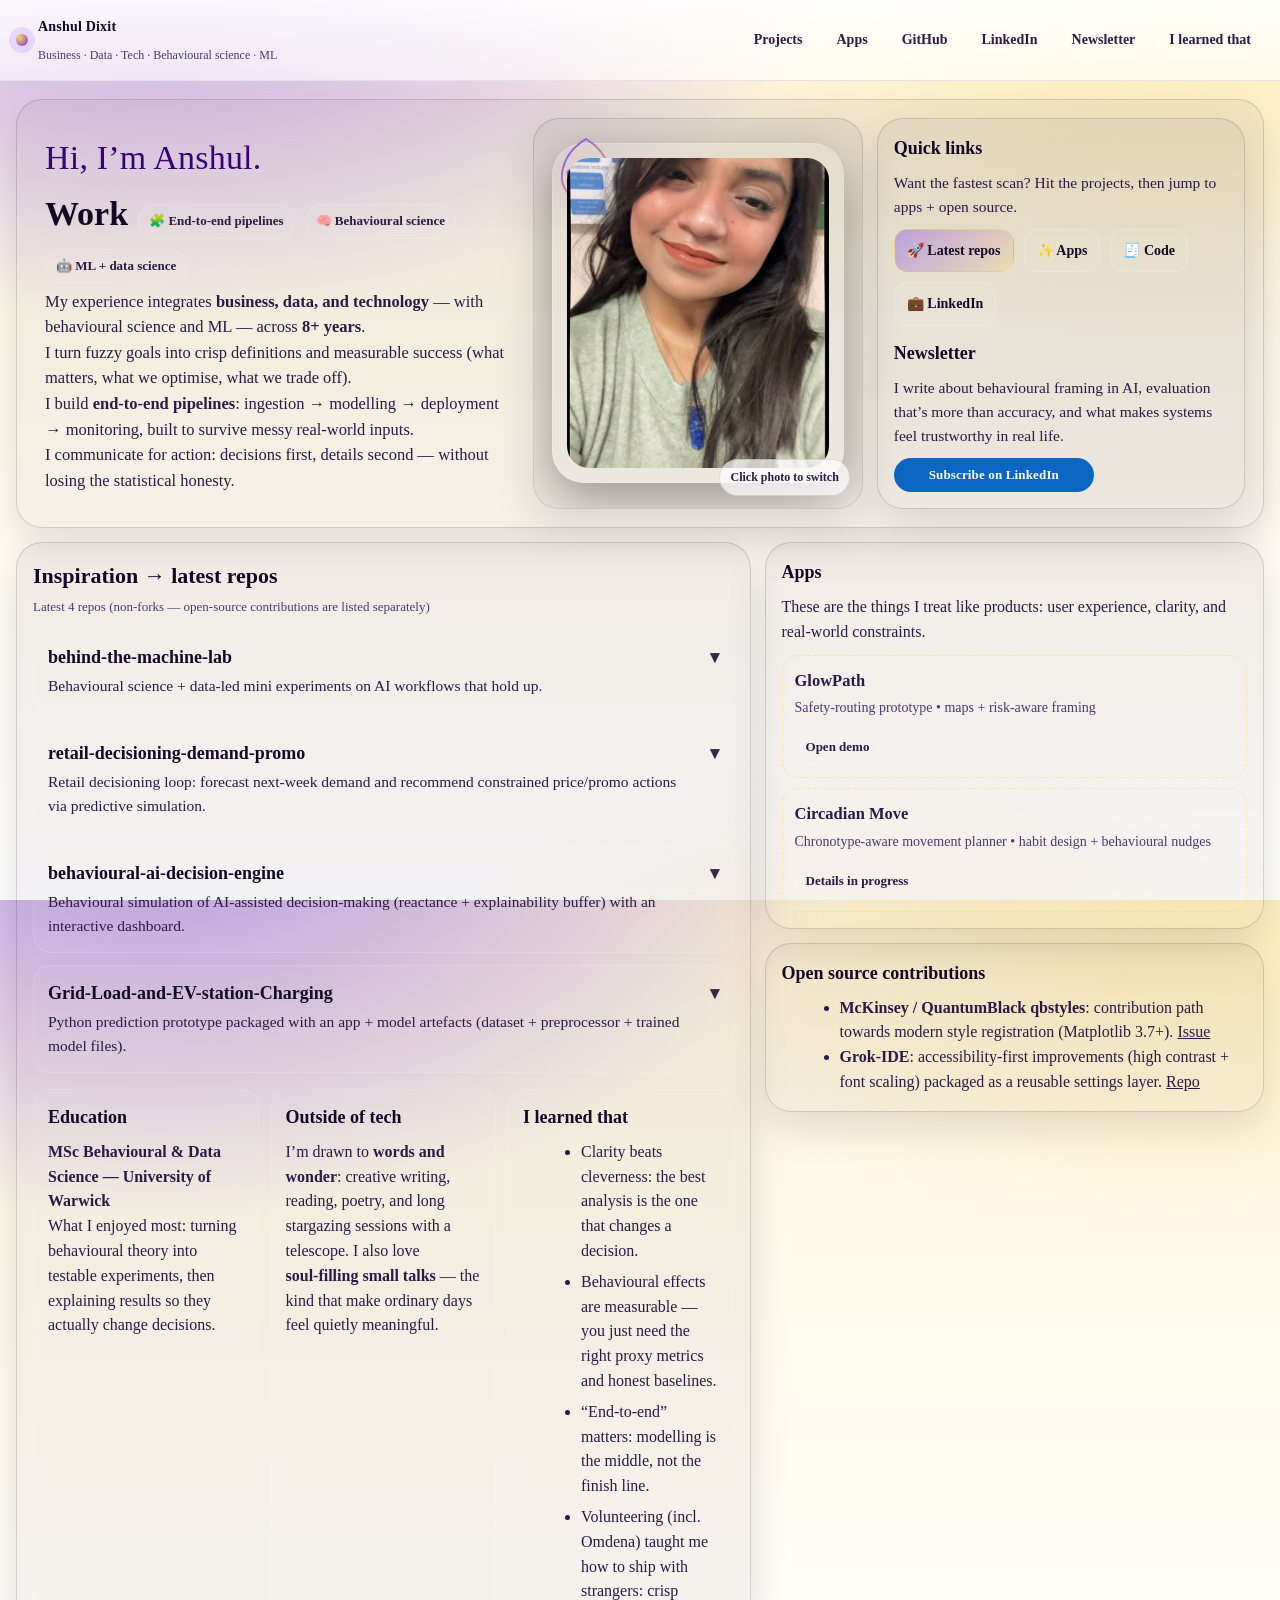
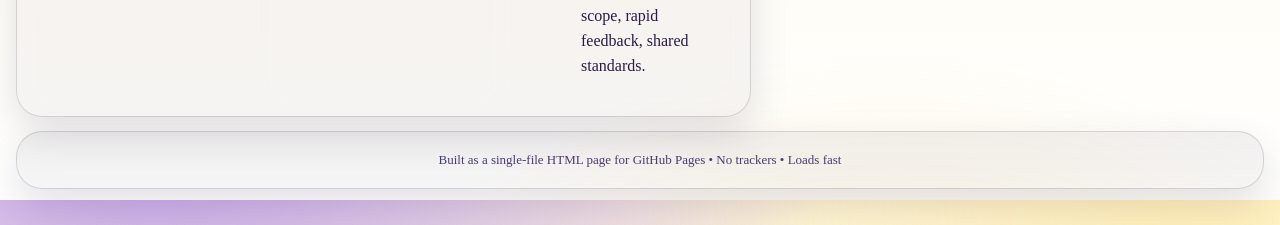
==== index.html @ 49350df1 "Add files via upload" ====
<!doctype html>
<html lang="en-GB">
<head>
  <meta charset="utf-8" />
  <meta name="viewport" content="width=device-width,initial-scale=1" />
  <title>Anshul Dixit</title>
  <meta name="description" content="Anshul Dixit — work, apps, and open-source contributions." />
  <meta name="theme-color" content="#140726" />
  <style>
    :root{
      /* Crown chakra (violet) + Solar plexus (gold) */
      --crown:#6f2cff;
      --crown2:#b38cff;
      --solar:#ffd54a;
      --solar2:#ffb703;

      --bg0:#0b0214;
      --bg1:#150628;

      --panel: rgba(255,255,255,.085);
      --panel2: rgba(255,255,255,.055);
      --border: rgba(255,255,255,.16);

      --text:#f7f2ff;
      --muted:#e9e1ff;
      --muted2:#d2c4ff;

      --shadow: 0 18px 55px rgba(0,0,0,.55);
      --radius: 18px;
      --radius2: 26px;
      --max: 1320px;

      --font: Georgia, "Times New Roman", Times, serif;
      --script: "Segoe Script","Apple Chancery","Snell Roundhand","Brush Script MT",cursive;
    }

    @media (prefers-color-scheme: light){
      :root{
        --bg0:#fff6dc;
        --bg1:#ffffff;
        --panel: rgba(20,7,38,.06);
        --panel2: rgba(20,7,38,.04);
        --border: rgba(20,7,38,.14);
        --text:#140726;
        --muted:#2a1a45;
        --muted2:#4b3a70;
        --shadow: 0 16px 40px rgba(20,7,38,.12);
      }
    }

    *{ box-sizing:border-box; }
    html,body{ height:100%; }
    body{
      margin:0;
      font-family: var(--font);
      font-size: 18px;
      line-height: 1.55;
      color: var(--text);
      background:
        radial-gradient(1150px 680px at 12% -10%, rgba(111,44,255,.45), transparent 60%),
        radial-gradient(980px 640px at 92% 0%, rgba(255,213,74,.24), transparent 55%),
        radial-gradient(960px 600px at 70% 120%, rgba(255,183,3,.12), transparent 55%),
        linear-gradient(180deg, var(--bg0), var(--bg1));
    }
    a{ color:inherit; }
    strong{ font-weight: 800; }

    /* Top bar */
    .topbar{
      position: sticky; top:0; z-index: 50;
      backdrop-filter: blur(10px);
      background: linear-gradient(180deg, rgba(10,3,18,.80), rgba(10,3,18,.46));
      border-bottom: 1px solid rgba(255,255,255,.10);
    }
    @media (prefers-color-scheme: light){
      .topbar{
        background: linear-gradient(180deg, rgba(255,255,255,.90), rgba(255,255,255,.62));
        border-bottom: 1px solid rgba(20,7,38,.10);
      }
    }
    .topInner{
      max-width: var(--max);
      margin: 0 auto;
      padding: 12px 16px;
      display:flex;
      gap: 12px;
      align-items:center;
      justify-content: space-between;
      flex-wrap: wrap;
    }
    .brand{ display:flex; align-items:center; gap: 10px; min-width: 240px; }
    .dot{
      width: 12px; height: 12px; border-radius: 999px;
      background: radial-gradient(circle at 30% 30%, var(--solar), var(--crown));
      box-shadow: 0 0 0 7px rgba(111,44,255,.12);
    }
    .brand b{ font-size: 14px; letter-spacing:.2px; }
    .brand span{ font-size: 12px; color: var(--muted2); }

    .tabs{ display:flex; gap:8px; flex-wrap: wrap; justify-content:flex-end; }
    .tab{
      border: 1px solid rgba(255,255,255,.16);
      background: rgba(255,255,255,.05);
      color: var(--muted);
      border-radius: 999px;
      padding: 8px 12px;
      font-size: 14px;
      font-weight: 700;
      text-decoration:none;
    }
    .tab:hover{ text-decoration:none; border-color: rgba(255,213,74,.45); }

    /* Layout */
    .wrap{ max-width: var(--max); margin: 0 auto; padding: 18px 16px 36px; }
    .card{
      background: linear-gradient(180deg, var(--panel), var(--panel2));
      border: 1px solid var(--border);
      border-radius: var(--radius2);
      box-shadow: var(--shadow);
    }

    /* Hero */
    .hero{ padding: 18px; }
    .heroGrid{
      display:grid;
      grid-template-columns: 1.25fr .85fr .95fr;
      gap: 14px;
      align-items: stretch;
    }
    @media (max-width: 980px){
      .heroGrid{ grid-template-columns: 1fr; }
    }
    .heroIntro{ padding: 12px 10px 14px; }
    .hiScript{
      font-family: var(--script);
      color: #2b005a;
      font-size: 34px;
      letter-spacing: .2px;
      margin: 2px 0 10px;
      text-shadow: 0 1px 0 rgba(255,255,255,.18);
    }
    @media (prefers-color-scheme: light){
      .hiScript{ color:#3a0076; }
    }
    .headline{
      display:flex; align-items: baseline; gap: 10px; flex-wrap: wrap;
      margin: 0 0 6px;
    }
    .headline h1{ margin:0; font-size: 34px; line-height: 1.15; }
    .pill{
      display:inline-flex; align-items:center; gap:8px;
      border-radius: 999px;
      padding: 6px 10px;
      border: 1px solid rgba(255,255,255,.16);
      background: rgba(255,255,255,.05);
      color: var(--muted);
      font-size: 13px;
      font-weight: 800;
    }
    .introP{ margin: 0; color: var(--muted); font-size: 16.5px; }

    /* Photo */
    .photoCard{ padding: 18px; display:flex; gap: 14px; align-items:center; justify-content:center; position: relative; overflow:hidden; }
    .photoFrame{
      width: 340px; height: 340px;
      border-radius: 32px;
      border: 1px solid rgba(255,255,255,.18);
      background: rgba(255,255,255,.06);
      padding: 14px; /* breath */
      box-shadow: 0 18px 50px rgba(0,0,0,.35);
    }
    @media (max-width: 980px){
      .photoFrame{ width: 300px; height: 300px; }
    }
    .photoInner{
      width: 100%; height: 100%;
      border-radius: 22px;
      overflow:hidden;
      position: relative;
      background: rgba(255,255,255,.04);
    }
    .photoInner img{
      width: 100%; height: 100%;
      object-fit: cover;
      display:block;
      transform: scale(1.04); /* cover more of the photo */
    }
    .photoHint{
      position:absolute; bottom: 12px; right: 12px;
      font-size: 12px; font-weight: 800;
      padding: 8px 10px;
      border-radius: 999px;
      background: rgba(10,3,18,.55);
      border: 1px solid rgba(255,255,255,.14);
      color: var(--muted);
    }
    @media (prefers-color-scheme: light){
      .photoHint{ background: rgba(255,255,255,.72); border-color: rgba(20,7,38,.12); }
    }
    .photoDeco{
      position:absolute; top: 10px; left: 10px;
      opacity: .9;
      filter: drop-shadow(0 10px 20px rgba(0,0,0,.25));
    }

    /* Quick card */
    .quick{ padding: 16px; }
    .quick h2{ margin: 0 0 8px; font-size: 18px; }
    .quick p{ margin: 0 0 10px; color: var(--muted); font-size: 15.5px; }
    .quickRow{ display:flex; flex-wrap: wrap; gap: 10px; align-items:center; }
    .button{
      display:inline-flex; align-items:center; justify-content:center; gap:8px;
      padding: 10px 12px;
      border-radius: 14px;
      border: 1px solid rgba(255,255,255,.18);
      background: rgba(255,255,255,.06);
      font-weight: 800;
      font-size: 14px;
      text-decoration:none;
      white-space: nowrap;
    }
    .button.primary{
      background: linear-gradient(135deg, rgba(111,44,255,.35), rgba(255,213,74,.18));
      border-color: rgba(255,213,74,.35);
    }
    .button:hover{ text-decoration:none; border-color: rgba(255,213,74,.45); }

    /* Main grid */
    .mainGrid{
      margin-top: 14px;
      display:grid;
      grid-template-columns: 1.25fr .85fr;
      gap: 14px;
      align-items:start;
    }
    @media (max-width: 980px){
      .mainGrid{ grid-template-columns: 1fr; }
    }
    .section{ padding: 16px; }
    .section h2{ margin: 0 0 10px; font-size: 22px; }
    .small{ color: var(--muted2); font-size: 13px; margin-top: -6px; }

    
    /* Under-project add-ons */
    .subGrid{
      margin-top: 16px;
      display:grid;
      grid-template-columns: repeat(3, 1fr);
      gap: 12px;
      align-items: stretch;
    }
    @media (max-width: 980px){
      .subGrid{ grid-template-columns: 1fr; }
    }
    .miniBox{
      background: rgba(255,255,255,.04);
      border: 1px solid rgba(255,255,255,.14);
      border-radius: 18px;
      padding: 14px;
    }
    .miniBox h3{
      margin: 0 0 8px;
      font-size: 18px;
    }
    .miniBox .body{
      color: var(--muted);
      font-size: 16px;
    }
    .miniBox ul{ margin: 8px 0 0 18px; }
    .miniBox li{ margin: 6px 0; }
    
    /* Projects */
    .proj{
      background: rgba(255,255,255,.04);
      border: 1px solid rgba(255,255,255,.14);
      border-radius: 18px;
      overflow:hidden;
      margin: 12px 0;
    }
    summary{
      list-style:none;
      cursor:pointer;
      display:flex;
      align-items:flex-start;
      justify-content:space-between;
      gap: 12px;
      padding: 14px 14px;
    }
    summary::-webkit-details-marker{ display:none; }
    .projTitle{ min-width: 0; }
    .projName{ font-weight: 900; font-size: 18px; margin-bottom: 2px; }
    .projDesc{ color: var(--muted); font-size: 15.5px; }
    .chev{ font-weight: 900; opacity: .85; }
    details[open] .chev{ transform: rotate(180deg); }
    .projBody{ padding: 0 14px 14px; }
    .label{ margin: 10px 0 6px; font-weight: 900; font-size: 14px; color: var(--muted2); text-transform: uppercase; letter-spacing: .6px; }
    .p{ margin: 0; color: var(--muted); font-size: 16px; }
    .learned{ font-style: italic; }
    .bullets{ margin: 8px 0 0 18px; color: var(--muted); font-size: 16px; }
    .bullets li{ margin: 6px 0; }
    .linksRow{ display:flex; flex-wrap: wrap; gap: 8px; margin-top: 10px; }
    .chipLink{
      display:inline-flex; align-items:center;
      padding: 7px 10px;
      border-radius: 999px;
      border: 1px solid rgba(255,255,255,.16);
      background: rgba(255,255,255,.05);
      font-size: 13px;
      font-weight: 800;
      text-decoration:none;
    }

    /* Right column cards */
    .miniCard{ padding: 16px; }
    .miniCard h3{ margin: 0 0 8px; font-size: 18px; }
    .miniCard .body{ color: var(--muted); font-size: 16px; }
    .stack{ display:grid; gap: 14px; }

    .appBox{
      margin-top: 10px;
      border-radius: 16px;
      border: 1px dashed rgba(255,213,74,.45);
      background: rgba(255,255,255,.04);
      padding: 12px;
    }
    .appBox b{ font-size: 16.5px; }
    .appMeta{ color: var(--muted2); font-size: 14px; margin-top: 4px; }
    .appActions{ display:flex; flex-wrap:wrap; gap: 8px; margin-top: 10px; }

    /* Footer spacing */
    .footer{ margin-top: 14px; padding: 18px; text-align:center; color: var(--muted2); font-size: 13px; }

  </style>
</head>
<body>
  <header class="topbar" id="top">
    <div class="topInner">
      <div class="brand">
        <div class="dot"></div>
        <div>
          <b>Anshul Dixit</b><br/>
          <span>Business · Data · Tech · Behavioural science · ML</span>
        </div>
      </div>

      <nav class="tabs" aria-label="Top navigation">
        <a class="tab" href="#projects">Projects</a>
        <a class="tab" href="#apps">Apps</a>
        <a class="tab" href="https://github.com/cafeco09" target="_blank" rel="noreferrer">GitHub</a>
        <a class="tab" href="https://www.linkedin.com/in/anshuldixit94" target="_blank" rel="noreferrer">LinkedIn</a>
        <a class="tab" href="#newsletter">Newsletter</a>
        <a class="tab" href="#learned">I learned that</a>
      </nav>
    </div>
  </header>

  <main class="wrap">
    <section class="card hero" aria-label="Intro">
      <div class="heroGrid">
        <div class="heroIntro">
          <div class="hiScript">Hi, I’m Anshul.</div>

          <div class="headline">
            <h1>Work</h1>
            <span class="pill">🧩 End-to-end pipelines</span>
            <span class="pill">🧠 Behavioural science</span>
            <span class="pill">🤖 ML + data science</span>
          </div>

          <p class="introP">
            My experience integrates <strong>business, data, and technology</strong> — with behavioural science and ML — across <strong>8+ years</strong>.<br/>
            I turn fuzzy goals into crisp definitions and measurable success (what matters, what we optimise, what we trade off).<br/>
            I build <strong>end-to-end pipelines</strong>: ingestion → modelling → deployment → monitoring, built to survive messy real‑world inputs.<br/>
            I communicate for action: decisions first, details second — without losing the statistical honesty.
          </p>
        </div>

        <div class="card photoCard" aria-label="Photo">
          <div class="photoDeco"><svg width="84" height="84" viewBox="0 0 84 84" fill="none" xmlns="http://www.w3.org/2000/svg" aria-hidden="true">
<defs>
  <linearGradient id="g" x1="12" y1="10" x2="72" y2="74" gradientUnits="userSpaceOnUse">
    <stop stop-color="var(--crown)"/><stop offset="1" stop-color="var(--solar)"/>
  </linearGradient>
</defs>
<path d="M42 10 C55 18 64 30 66 44 C68 60 56 72 42 74 C28 72 16 60 18 44 C20 30 29 18 42 10Z" fill="rgba(255,255,255,.05)" stroke="url(#g)" stroke-width="2"/>
<path d="M26 44 C33 36 38 48 45 40 C52 32 57 44 63 34" stroke="rgba(255,213,74,.85)" stroke-width="2.2" stroke-linecap="round"/>
<circle cx="26" cy="44" r="3.5" fill="rgba(123,44,255,.85)"/>
<circle cx="45" cy="40" r="3.5" fill="rgba(123,44,255,.85)"/>
<circle cx="63" cy="34" r="3.5" fill="rgba(123,44,255,.85)"/>
</svg></div>
          <div class="photoFrame" id="photoFrame" title="Click to switch photo">
            <div class="photoInner">
              <img id="avatar" alt="Anshul Dixit portrait" src="[data-uri]" />
            </div>
          </div>
          <div class="photoHint">Click photo to switch</div>
        </div>

        <div class="card quick" aria-label="Quick links">
          <h2>Quick links</h2>
          <p>
            Want the fastest scan? Hit the projects, then jump to apps + open source.
          </p>
          <div class="quickRow">
            <a class="button primary" href="#projects">🚀 Latest repos</a>
            <a class="button" href="#apps">✨ Apps</a>
            <a class="button" href="https://github.com/cafeco09" target="_blank" rel="noreferrer">🧾 Code</a>
            <a class="button" href="https://www.linkedin.com/in/anshuldixit94" target="_blank" rel="noreferrer">💼 LinkedIn</a>
          </div>

          <div style="margin-top:12px" id="newsletter">
            <h2 style="margin-top:14px">Newsletter</h2>
            <p style="margin-bottom:10px">
              I write about behavioural framing in AI, evaluation that’s more than accuracy, and what makes systems feel trustworthy in real life.
            </p>
            <style>
  .libutton {
    display:flex; align-items:center; justify-content:center;
    padding: 6px 10px;
    text-align:center;
    outline:none;
    text-decoration:none !important;
    color:#ffffff !important;
    width: 200px;
    height: 34px;
    border-radius: 17px;
    background-color:#0A66C2;
    font-family: Georgia, "Times New Roman", Times, serif;
    font-weight: 700;
    letter-spacing: .15px;
    font-size: 13px;
  }
</style>
<a class="libutton" href="https://www.linkedin.com/build-relation/newsletter-follow?entityUrn=7416246836887552000" target="_blank" rel="noreferrer">Subscribe on LinkedIn</a>
          </div>
        </div>
      </div>
    </section>

    <div class="mainGrid">
      <section class="card section" id="projects" aria-label="Inspiration to latest repos">
        <h2>Inspiration → latest repos</h2>
        <div class="small">Latest 4 repos (non‑forks — open‑source contributions are listed separately)</div>

        <div style="margin-top:10px">
          <details class="proj">
        <summary>
          <div class="projTitle">
            <div class="projName">behind-the-machine-lab</div>
            <div class="projDesc">Behavioural science + data-led mini experiments on AI workflows that hold up.</div>
          </div>
          <div class="chev" aria-hidden="true">▾</div>
        </summary>
        <div class="projBody">
          <div class="label">Inspiration</div>
          <p class="p">AI systems don’t fail quietly — they fail in the gaps between prediction and human action. I wanted a practical lab to test “trust + autonomy + clarity” in real workflows, not just benchmark accuracy.</p>
          <div class="label">3 bullets</div>
          <ul class="bullets">
            <li>What I built: A set of small, repeatable experiments (prompt variants + scoring rubrics) that turn messy LLM behaviour into something you can actually compare and improve</li>
            <li>ML / DS angle: Converted qualitative UX/behaviour signals into measurable metrics (e.g., autonomy threat, clarity, reactance risk) so interventions can be evaluated like models</li>
            <li>Pipeline & craft: End‑to‑end run artefacts (generate → score → summarise tables/plots → write‑up) so results are reproducible and stakeholder‑friendly</li>
          </ul>
          <div class="label">What I learned</div>
          <p class="p learned">I learned that “good answers” aren’t enough — the winning systems reduce friction, preserve autonomy, and make the next step obvious.</p>
          <div class="linksRow"><a class="chipLink" href="https://github.com/cafeco09/behind-the-machine-lab" target="_blank" rel="noreferrer">GitHub repo</a></div>
        </div>
      </details>

      <details class="proj">
        <summary>
          <div class="projTitle">
            <div class="projName">retail-decisioning-demand-promo</div>
            <div class="projDesc">Retail decisioning loop: forecast next-week demand and recommend constrained price/promo actions via predictive simulation.</div>
          </div>
          <div class="chev" aria-hidden="true">▾</div>
        </summary>
        <div class="projBody">
          <div class="label">Inspiration</div>
          <p class="p">Forecasts are nice, but retail teams need decisions. I wanted a “decisioning loop” that turns demand modelling into a concrete, constraint-aware price/promo recommendation.</p>
          <div class="label">3 bullets</div>
          <ul class="bullets">
            <li>What I built: An end‑to‑end prototype that extracts the dunnhumby Excel to parquet, builds features (lags, rolling means, price/promo signals, seasonality), then trains a next‑week units model</li>
            <li>ML / DS angle: Simulated candidate actions (price grid × observed promo combinations) and compared policies (naïve revenue baseline vs a penalised, constraint-aware policy)</li>
            <li>Pipeline & craft: Config‑driven scripts + generated summary artefacts so you can rerun scenarios, compare policies, and review outputs without chasing notebooks</li>
          </ul>
          <div class="label">What I learned</div>
          <p class="p learned">I learned that the hard part isn’t modelling — it’s counterfactual thinking and constraints. A “best” action in a sandbox can be a terrible action in a real store.</p>
          <div class="linksRow"><a class="chipLink" href="https://github.com/cafeco09/retail-decisioning-demand-promo" target="_blank" rel="noreferrer">GitHub repo</a></div>
        </div>
      </details>

      <details class="proj">
        <summary>
          <div class="projTitle">
            <div class="projName">behavioural-ai-decision-engine</div>
            <div class="projDesc">Behavioural simulation of AI-assisted decision-making (reactance + explainability buffer) with an interactive dashboard.</div>
          </div>
          <div class="chev" aria-hidden="true">▾</div>
        </summary>
        <div class="projBody">
          <div class="label">Inspiration</div>
          <p class="p">People don’t “use” AI advice — they negotiate with it. I wanted to model when explainability helps versus when it backfires, especially under disagreement and autonomy threat.</p>
          <div class="label">3 bullets</div>
          <ul class="bullets">
            <li>What I built: A behavioural simulation engine plus a Streamlit dashboard to explore outcomes across reactance and explainability, and to reproduce paper-style figures/summary metrics</li>
            <li>ML / DS angle: Monte‑Carlo simulation with interpretable primitives (trust, signal strength, disagreement, regret, completion) to stress-test “AI utility” under realistic human responses</li>
            <li>Pipeline & craft: Batch runs + run-by-run archives so experiments can be repeated, compared, and extended without manual tweaking</li>
          </ul>
          <div class="label">What I learned</div>
          <p class="p learned">I learned that explainability is not a checkbox — it’s a behavioural intervention. You can increase uptake, but you can also trigger resistance if you ignore autonomy.</p>
          <div class="linksRow"><a class="chipLink" href="https://github.com/cafeco09/behavioural-ai-decision-engine" target="_blank" rel="noreferrer">GitHub repo</a></div>
        </div>
      </details>

      <details class="proj">
        <summary>
          <div class="projTitle">
            <div class="projName">Grid-Load-and-EV-station-Charging</div>
            <div class="projDesc">Python prediction prototype packaged with an app + model artefacts (dataset + preprocessor + trained model files).</div>
          </div>
          <div class="chev" aria-hidden="true">▾</div>
        </summary>
        <div class="projBody">
          <div class="label">Inspiration</div>
          <p class="p">EV adoption turns charging into an infrastructure problem. I wanted to prototype a lightweight predictive workflow that connects grid load signals to charging demand.</p>
          <div class="label">3 bullets</div>
          <ul class="bullets">
            <li>What I built: A small Python app and prediction workflow (app.py + prediction.py) with a bundled dataset and deployable artefacts</li>
            <li>ML / DS angle: Packaged the modelling stack as loadable objects (preprocessor.pkl, poly.pkl, dt_model.pkl) so inference stays consistent and reproducible</li>
            <li>Pipeline & craft: Made the “train → save → predict” path explicit with saved artefacts + requirements so the project is runnable without guesswork</li>
          </ul>
          <div class="label">What I learned</div>
          <p class="p learned">I learned that simple, well-packaged ML often beats “fancier” models — shipping a reliable prediction path is the real win.</p>
          <div class="linksRow"><a class="chipLink" href="https://github.com/cafeco09/Grid-Load-and-EV-station-Charging" target="_blank" rel="noreferrer">GitHub repo</a></div>
        </div>
      </details>

        <div class="subGrid" aria-label="Education, outside of tech, and learnings">
          <div class="miniBox">
            <h3>Education</h3>
            <div class="body">
              <strong>MSc Behavioural &amp; Data Science — University of Warwick</strong><br/>
              What I enjoyed most: turning behavioural theory into testable experiments, then explaining results so they actually change decisions.
            </div>
          </div>

          <div class="miniBox">
            <h3>Outside of tech</h3>
            <div class="body">
              I’m drawn to <strong>words and wonder</strong>:
              creative writing, reading, poetry, and long stargazing sessions with a telescope.
              I also love <strong>soul‑filling small talks</strong> — the kind that make ordinary days feel quietly meaningful.
            </div>
          </div>

          <div class="miniBox" id="learned">
            <h3>I learned that</h3>
            <div class="body">
              <ul>
                <li>Clarity beats cleverness: the best analysis is the one that changes a decision.</li>
                <li>Behavioural effects are measurable — you just need the right proxy metrics and honest baselines.</li>
                <li>“End-to-end” matters: modelling is the middle, not the finish line.</li>
                <li>Volunteering (incl. Omdena) taught me how to ship with strangers: crisp scope, rapid feedback, shared standards.</li>
              </ul>
            </div>
          </div>
        </div>

      </section>

      <aside class="stack">
        <section class="card miniCard" id="apps" aria-label="Apps">
          <h3>Apps</h3>
          <div class="body">
            These are the things I treat like products: user experience, clarity, and real-world constraints.
            <div class="appBox">
              <b>GlowPath</b>
              <div class="appMeta">Safety-routing prototype • maps + risk-aware framing</div>
              <div class="appActions">
                <a class="chipLink" href="https://glowpath-486922.web.app" target="_blank" rel="noreferrer">Open demo</a>
              </div>
            </div>

            <div class="appBox">
              <b>Circadian Move</b>
              <div class="appMeta">Chronotype-aware movement planner • habit design + behavioural nudges</div>
              <div class="appActions">
                <a class="chipLink" href="#top">Details in progress</a>
              </div>
            </div>
          </div>
        </section>

        <section class="card miniCard" aria-label="Open-source contributions">
          <h3>Open source contributions</h3>
          <div class="body">
            <ul style="margin:8px 0 0 18px">
              <li><strong>McKinsey / QuantumBlack qbstyles</strong>: contribution path towards modern style registration (Matplotlib 3.7+). <a href="https://github.com/mckinsey/qbstyles/issues/20" target="_blank" rel="noreferrer">Issue</a></li>
              <li><strong>Grok-IDE</strong>: accessibility-first improvements (high contrast + font scaling) packaged as a reusable settings layer. <a href="https://github.com/cafeco09/Grok-IDE" target="_blank" rel="noreferrer">Repo</a></li>
            </ul>
          </div>
        </section>
</aside>
    </div>

    <footer class="card footer">
      Built as a single-file HTML page for GitHub Pages • No trackers • Loads fast
    </footer>
  </main>

  <script>
    // Photo switcher (3 embedded photos)
    const photos = ['[data-uri]', '[data-uri]', '[data-uri]'];
    const img = document.getElementById('avatar');
    const frame = document.getElementById('photoFrame');
    let i = 0;
    frame.addEventListener('click', () => {
      i = (i + 1) % photos.length;
      img.src = photos[i];
    });
  </script>
</body>
</html>
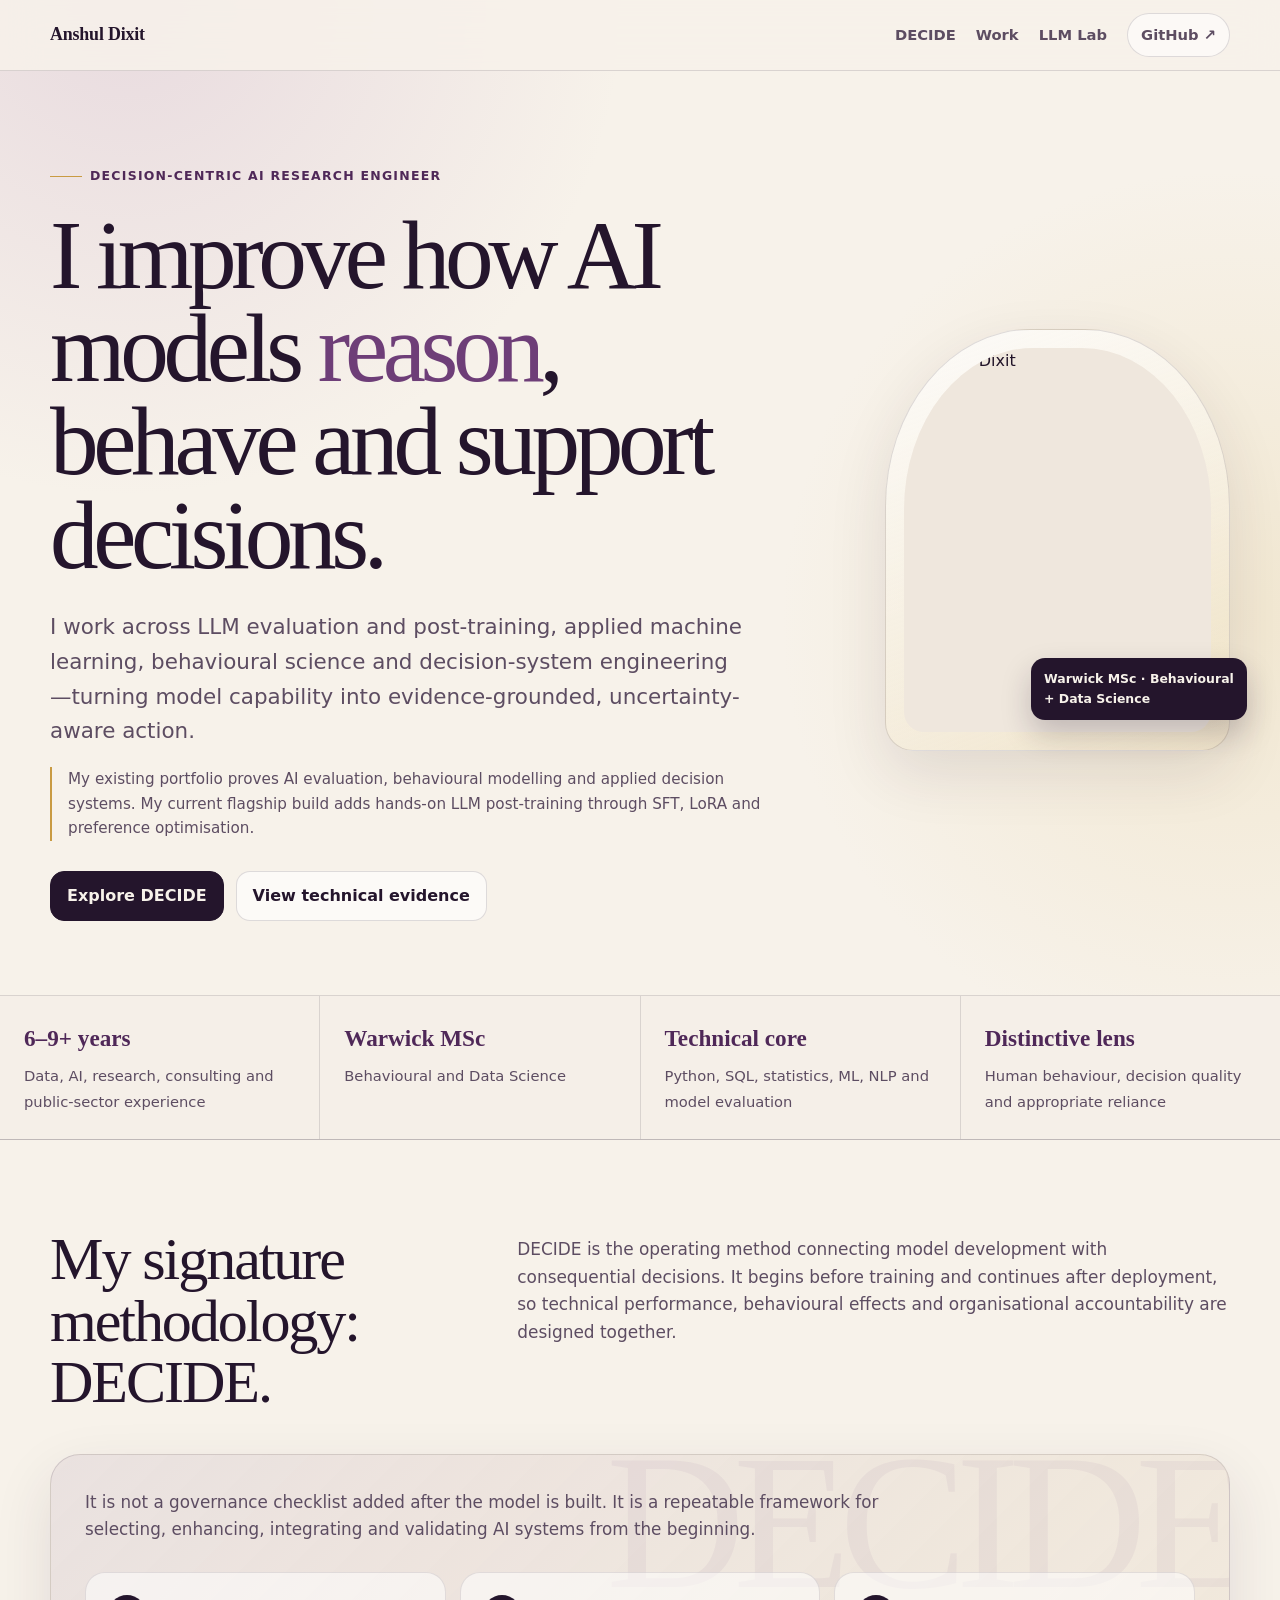
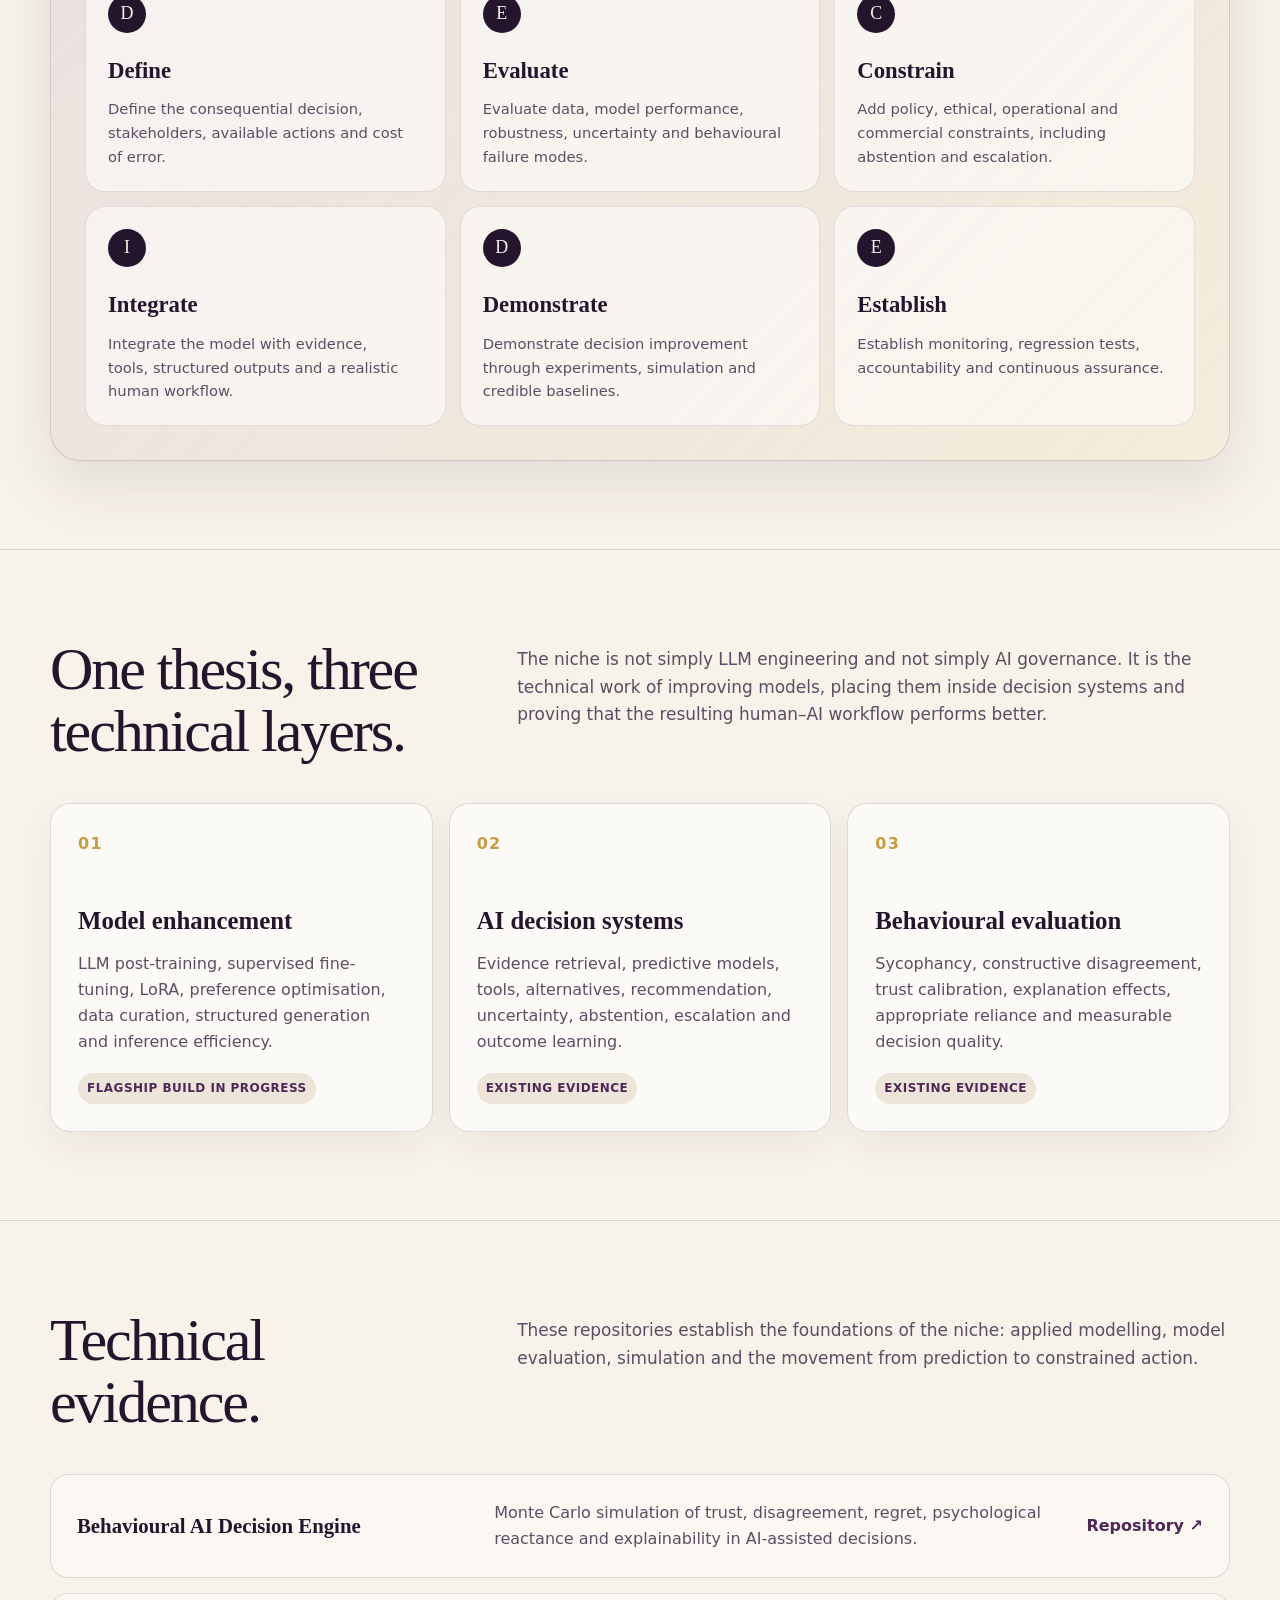
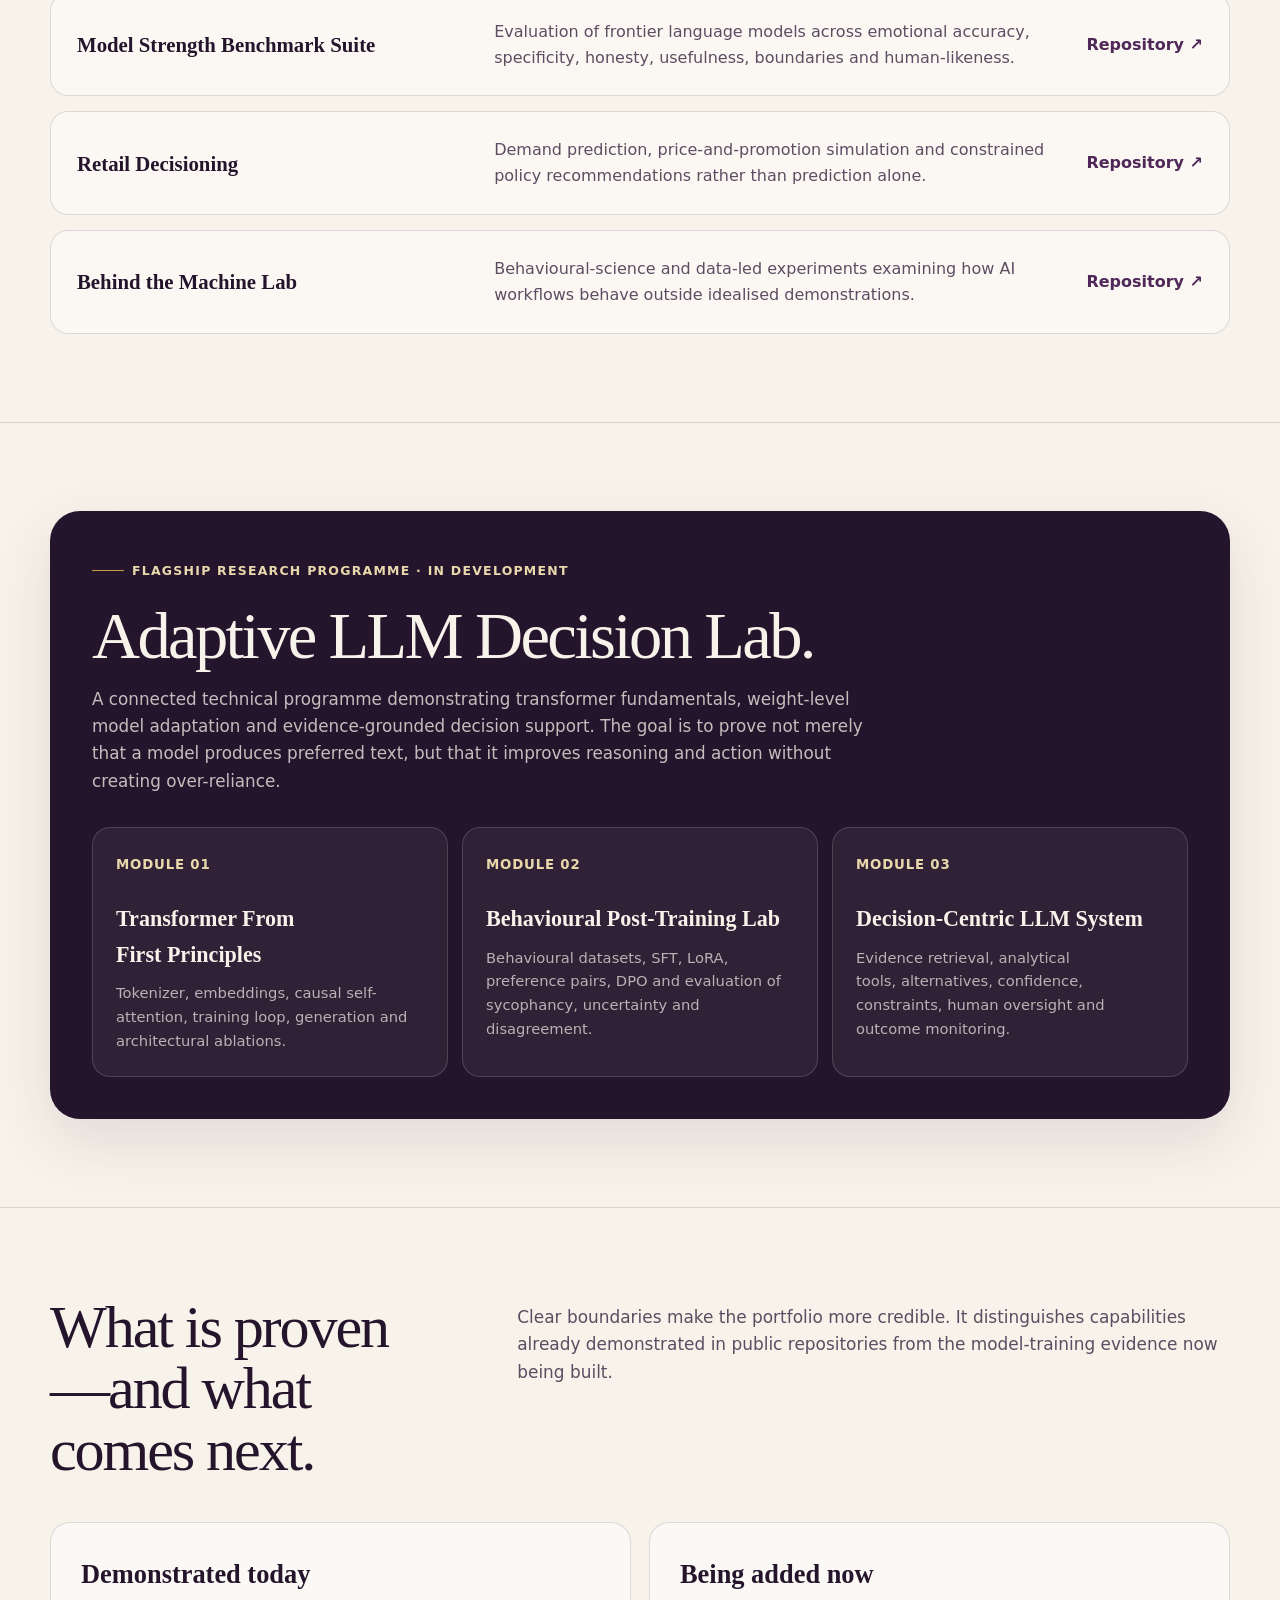
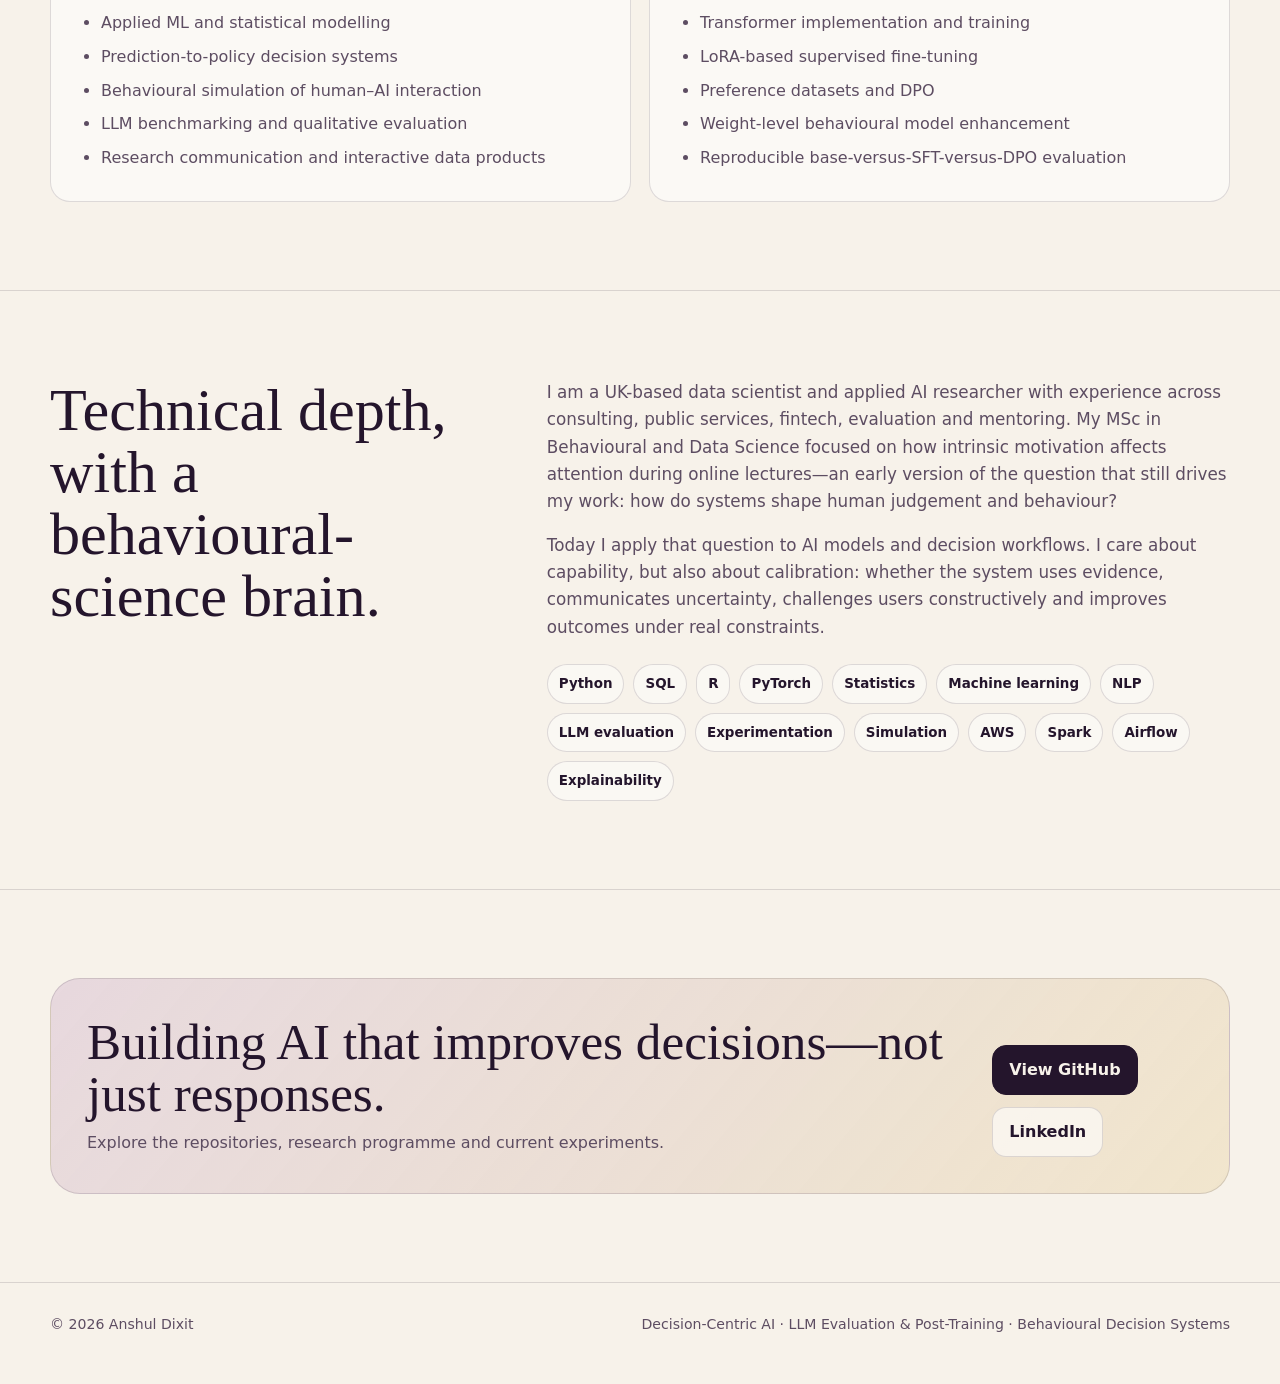
==== commit abd30bdb: "Rebuild portfolio around DECIDE and decision-centric AI" ====
--- a/index.html
+++ b/index.html
@@ -2,622 +2,694 @@
 <html lang="en-GB">
 <head>
   <meta charset="utf-8" />
-  <meta name="viewport" content="width=device-width,initial-scale=1" />
-  <title>Anshul Dixit</title>
-  <meta name="description" content="Anshul Dixit — work, apps, and open-source contributions." />
-  <meta name="theme-color" content="#140726" />
+  <meta name="viewport" content="width=device-width, initial-scale=1" />
+  <meta name="description" content="Anshul Dixit — Decision-Centric AI Research Engineer working across LLM evaluation, model enhancement, behavioural AI and decision systems." />
+  <meta name="theme-color" content="#24152c" />
+  <title>Anshul Dixit — Decision-Centric AI Research Engineer</title>
   <style>
-    :root{
-      /* Crown chakra (violet) + Solar plexus (gold) */
-      --crown:#6f2cff;
-      --crown2:#b38cff;
-      --solar:#ffd54a;
-      --solar2:#ffb703;
-
-      --bg0:#0b0214;
-      --bg1:#150628;
-
-      --panel: rgba(255,255,255,.085);
-      --panel2: rgba(255,255,255,.055);
-      --border: rgba(255,255,255,.16);
-
-      --text:#f7f2ff;
-      --muted:#e9e1ff;
-      --muted2:#d2c4ff;
-
-      --shadow: 0 18px 55px rgba(0,0,0,.55);
-      --radius: 18px;
-      --radius2: 26px;
-      --max: 1320px;
-
-      --font: Georgia, "Times New Roman", Times, serif;
-      --script: "Segoe Script","Apple Chancery","Snell Roundhand","Brush Script MT",cursive;
-    }
-
-    @media (prefers-color-scheme: light){
-      :root{
-        --bg0:#fff6dc;
-        --bg1:#ffffff;
-        --panel: rgba(20,7,38,.06);
-        --panel2: rgba(20,7,38,.04);
-        --border: rgba(20,7,38,.14);
-        --text:#140726;
-        --muted:#2a1a45;
-        --muted2:#4b3a70;
-        --shadow: 0 16px 40px rgba(20,7,38,.12);
-      }
-    }
-
-    *{ box-sizing:border-box; }
-    html,body{ height:100%; }
-    body{
-      margin:0;
-      font-family: var(--font);
-      font-size: 18px;
-      line-height: 1.55;
-      color: var(--text);
+    :root {
+      --ink: #24152c;
+      --ink-soft: #5d4d62;
+      --paper: #f7f2ea;
+      --paper-deep: #eee5da;
+      --panel: rgba(255, 255, 255, 0.62);
+      --plum: #6e3e78;
+      --plum-dark: #4f2858;
+      --mauve: #c9a9c8;
+      --gold: #c99b43;
+      --gold-soft: #ead8ad;
+      --line: rgba(36, 21, 44, 0.14);
+      --shadow: 0 22px 60px rgba(54, 32, 60, 0.11);
+      --radius-lg: 30px;
+      --radius-md: 20px;
+      --max: 1180px;
+    }
+
+    * { box-sizing: border-box; }
+    html { scroll-behavior: smooth; }
+    body {
+      margin: 0;
+      color: var(--ink);
       background:
-        radial-gradient(1150px 680px at 12% -10%, rgba(111,44,255,.45), transparent 60%),
-        radial-gradient(980px 640px at 92% 0%, rgba(255,213,74,.24), transparent 55%),
-        radial-gradient(960px 600px at 70% 120%, rgba(255,183,3,.12), transparent 55%),
-        linear-gradient(180deg, var(--bg0), var(--bg1));
-    }
-    a{ color:inherit; }
-    strong{ font-weight: 800; }
-
-    /* Top bar */
-    .topbar{
-      position: sticky; top:0; z-index: 50;
-      backdrop-filter: blur(10px);
-      background: linear-gradient(180deg, rgba(10,3,18,.80), rgba(10,3,18,.46));
-      border-bottom: 1px solid rgba(255,255,255,.10);
-    }
-    @media (prefers-color-scheme: light){
-      .topbar{
-        background: linear-gradient(180deg, rgba(255,255,255,.90), rgba(255,255,255,.62));
-        border-bottom: 1px solid rgba(20,7,38,.10);
-      }
-    }
-    .topInner{
-      max-width: var(--max);
-      margin: 0 auto;
-      padding: 12px 16px;
-      display:flex;
-      gap: 12px;
-      align-items:center;
+        radial-gradient(circle at 10% 0%, rgba(201, 169, 200, 0.32), transparent 31rem),
+        radial-gradient(circle at 96% 10%, rgba(234, 216, 173, 0.42), transparent 28rem),
+        var(--paper);
+      font-family: Inter, ui-sans-serif, system-ui, -apple-system, BlinkMacSystemFont, "Segoe UI", sans-serif;
+      line-height: 1.62;
+    }
+
+    a { color: inherit; }
+    img { max-width: 100%; display: block; }
+    button, a { -webkit-tap-highlight-color: transparent; }
+    .wrap { width: min(var(--max), calc(100% - 36px)); margin: 0 auto; }
+    .serif { font-family: Georgia, "Times New Roman", serif; }
+
+    .skip-link {
+      position: absolute;
+      left: -999px;
+      top: 12px;
+      z-index: 100;
+      background: var(--ink);
+      color: white;
+      padding: 10px 14px;
+      border-radius: 10px;
+    }
+    .skip-link:focus { left: 12px; }
+
+    header {
+      position: sticky;
+      top: 0;
+      z-index: 30;
+      border-bottom: 1px solid var(--line);
+      background: rgba(247, 242, 234, 0.86);
+      backdrop-filter: blur(18px);
+    }
+
+    nav {
+      min-height: 70px;
+      display: flex;
+      align-items: center;
       justify-content: space-between;
-      flex-wrap: wrap;
-    }
-    .brand{ display:flex; align-items:center; gap: 10px; min-width: 240px; }
-    .dot{
-      width: 12px; height: 12px; border-radius: 999px;
-      background: radial-gradient(circle at 30% 30%, var(--solar), var(--crown));
-      box-shadow: 0 0 0 7px rgba(111,44,255,.12);
-    }
-    .brand b{ font-size: 14px; letter-spacing:.2px; }
-    .brand span{ font-size: 12px; color: var(--muted2); }
-
-    .tabs{ display:flex; gap:8px; flex-wrap: wrap; justify-content:flex-end; }
-    .tab{
-      border: 1px solid rgba(255,255,255,.16);
-      background: rgba(255,255,255,.05);
-      color: var(--muted);
+      gap: 24px;
+    }
+
+    .brand {
+      text-decoration: none;
+      font-family: Georgia, "Times New Roman", serif;
+      font-weight: 700;
+      font-size: 1.12rem;
+      letter-spacing: -0.01em;
+    }
+
+    .navlinks { display: flex; align-items: center; gap: 20px; }
+    .navlinks a {
+      text-decoration: none;
+      font-size: 0.92rem;
+      color: var(--ink-soft);
+      font-weight: 650;
+    }
+    .navlinks a:hover, .navlinks a:focus-visible { color: var(--plum-dark); }
+
+    .nav-cta {
+      padding: 9px 13px;
+      border: 1px solid var(--line);
       border-radius: 999px;
-      padding: 8px 12px;
-      font-size: 14px;
-      font-weight: 700;
-      text-decoration:none;
-    }
-    .tab:hover{ text-decoration:none; border-color: rgba(255,213,74,.45); }
-
-    /* Layout */
-    .wrap{ max-width: var(--max); margin: 0 auto; padding: 18px 16px 36px; }
-    .card{
-      background: linear-gradient(180deg, var(--panel), var(--panel2));
-      border: 1px solid var(--border);
-      border-radius: var(--radius2);
+      background: rgba(255,255,255,.55);
+    }
+
+    main { overflow: hidden; }
+
+    .hero {
+      padding: 88px 0 74px;
+      border-bottom: 1px solid var(--line);
+    }
+
+    .hero-grid {
+      display: grid;
+      grid-template-columns: minmax(0, 1.45fr) minmax(280px, .65fr);
+      align-items: center;
+      gap: 64px;
+    }
+
+    .eyebrow {
+      display: inline-flex;
+      align-items: center;
+      gap: 8px;
+      margin-bottom: 22px;
+      color: var(--plum-dark);
+      font-size: 0.78rem;
+      font-weight: 800;
+      letter-spacing: 0.1em;
+      text-transform: uppercase;
+    }
+    .eyebrow::before {
+      content: "";
+      width: 32px;
+      height: 1px;
+      background: var(--gold);
+    }
+
+    h1, h2, h3, p { text-wrap: pretty; }
+    h1 {
+      margin: 0;
+      max-width: 890px;
+      font-family: Georgia, "Times New Roman", serif;
+      font-size: clamp(3.5rem, 7.6vw, 7.4rem);
+      line-height: 0.96;
+      letter-spacing: -0.055em;
+      font-weight: 500;
+    }
+    h1 em { color: var(--plum); font-style: normal; }
+
+    .hero-copy {
+      max-width: 760px;
+      margin: 28px 0 0;
+      color: var(--ink-soft);
+      font-size: clamp(1.08rem, 2vw, 1.34rem);
+    }
+
+    .truth-note {
+      max-width: 760px;
+      margin-top: 18px;
+      padding-left: 16px;
+      border-left: 2px solid var(--gold);
+      color: var(--ink-soft);
+      font-size: .95rem;
+    }
+
+    .actions { display: flex; gap: 12px; flex-wrap: wrap; margin-top: 30px; }
+    .button {
+      display: inline-flex;
+      align-items: center;
+      justify-content: center;
+      min-height: 46px;
+      padding: 11px 16px;
+      border: 1px solid var(--line);
+      border-radius: 14px;
+      text-decoration: none;
+      font-weight: 780;
+      background: rgba(255,255,255,.6);
+      transition: transform .2s ease, box-shadow .2s ease, background .2s ease;
+    }
+    .button:hover, .button:focus-visible { transform: translateY(-2px); box-shadow: 0 12px 28px rgba(54,32,60,.12); }
+    .button.primary { background: var(--ink); color: var(--paper); border-color: var(--ink); }
+
+    .portrait-card {
+      position: relative;
+      padding: 18px;
+      border: 1px solid var(--line);
+      border-radius: 42% 42% 28px 28px;
+      background: linear-gradient(160deg, rgba(255,255,255,.72), rgba(234,216,173,.3));
       box-shadow: var(--shadow);
     }
-
-    /* Hero */
-    .hero{ padding: 18px; }
-    .heroGrid{
-      display:grid;
-      grid-template-columns: 1.25fr .85fr .95fr;
-      gap: 14px;
-      align-items: stretch;
-    }
-    @media (max-width: 980px){
-      .heroGrid{ grid-template-columns: 1fr; }
-    }
-    .heroIntro{ padding: 12px 10px 14px; }
-    .hiScript{
-      font-family: var(--script);
-      color: #2b005a;
-      font-size: 34px;
-      letter-spacing: .2px;
-      margin: 2px 0 10px;
-      text-shadow: 0 1px 0 rgba(255,255,255,.18);
-    }
-    @media (prefers-color-scheme: light){
-      .hiScript{ color:#3a0076; }
-    }
-    .headline{
-      display:flex; align-items: baseline; gap: 10px; flex-wrap: wrap;
-      margin: 0 0 6px;
-    }
-    .headline h1{ margin:0; font-size: 34px; line-height: 1.15; }
-    .pill{
-      display:inline-flex; align-items:center; gap:8px;
+    .portrait-card::after {
+      content: "Warwick MSc · Behavioural + Data Science";
+      position: absolute;
+      right: -18px;
+      bottom: 30px;
+      max-width: 190px;
+      padding: 11px 13px;
+      border-radius: 14px;
+      background: var(--ink);
+      color: var(--paper);
+      font-size: .78rem;
+      font-weight: 750;
+      box-shadow: 0 14px 30px rgba(36,21,44,.22);
+    }
+    .portrait-card img {
+      width: 100%;
+      aspect-ratio: 4 / 5;
+      object-fit: cover;
+      border-radius: 42% 42% 20px 20px;
+      filter: saturate(.88) contrast(1.02);
+      background: var(--paper-deep);
+    }
+
+    .credibility {
+      display: grid;
+      grid-template-columns: repeat(4, 1fr);
+      gap: 1px;
+      border-bottom: 1px solid var(--line);
+      background: var(--line);
+    }
+    .credibility div {
+      min-height: 118px;
+      padding: 24px;
+      background: rgba(247,242,234,.94);
+    }
+    .credibility strong {
+      display: block;
+      margin-bottom: 6px;
+      color: var(--plum-dark);
+      font-family: Georgia, "Times New Roman", serif;
+      font-size: 1.45rem;
+    }
+    .credibility span { color: var(--ink-soft); font-size: .92rem; }
+
+    section { padding: 88px 0; border-bottom: 1px solid var(--line); }
+    .section-head {
+      display: grid;
+      grid-template-columns: minmax(260px, .75fr) minmax(0, 1.3fr);
+      gap: 56px;
+      align-items: start;
+      margin-bottom: 42px;
+    }
+    .section-head h2 {
+      margin: 0;
+      font-family: Georgia, "Times New Roman", serif;
+      font-size: clamp(2.3rem, 4.7vw, 4.7rem);
+      line-height: 1.02;
+      letter-spacing: -.035em;
+      font-weight: 500;
+    }
+    .section-head p { margin: 8px 0 0; color: var(--ink-soft); font-size: 1.06rem; }
+
+    .decide-shell {
+      position: relative;
+      padding: 34px;
+      border: 1px solid var(--line);
+      border-radius: var(--radius-lg);
+      background: linear-gradient(135deg, rgba(110,62,120,.09), rgba(234,216,173,.24));
+      box-shadow: var(--shadow);
+      overflow: hidden;
+    }
+    .decide-shell::before {
+      content: "DECIDE";
+      position: absolute;
+      right: -12px;
+      top: -28px;
+      font-family: Georgia, "Times New Roman", serif;
+      font-size: clamp(6rem, 16vw, 12rem);
+      line-height: 1;
+      color: rgba(110,62,120,.055);
+      letter-spacing: -.06em;
+      pointer-events: none;
+    }
+    .decide-intro {
+      position: relative;
+      max-width: 820px;
+      margin: 0 0 28px;
+      color: var(--ink-soft);
+      font-size: 1.05rem;
+    }
+    .decide-grid { position: relative; display: grid; grid-template-columns: repeat(3, 1fr); gap: 14px; }
+    .stage {
+      min-height: 205px;
+      padding: 22px;
+      border: 1px solid rgba(36,21,44,.11);
+      border-radius: var(--radius-md);
+      background: rgba(255,255,255,.54);
+    }
+    .stage-letter {
+      width: 38px;
+      height: 38px;
+      display: grid;
+      place-items: center;
+      border-radius: 50%;
+      background: var(--ink);
+      color: var(--paper);
+      font-family: Georgia, "Times New Roman", serif;
+      font-size: 1.12rem;
+    }
+    .stage h3 { margin: 20px 0 8px; font-family: Georgia, "Times New Roman", serif; font-size: 1.42rem; }
+    .stage p { margin: 0; color: var(--ink-soft); font-size: .92rem; }
+
+    .focus-grid { display: grid; grid-template-columns: repeat(3, 1fr); gap: 16px; }
+    .focus-card {
+      padding: 27px;
+      border: 1px solid var(--line);
+      border-radius: var(--radius-md);
+      background: var(--panel);
+      box-shadow: 0 14px 34px rgba(54,32,60,.055);
+    }
+    .focus-card .num { color: var(--gold); font-weight: 850; letter-spacing: .08em; }
+    .focus-card h3 { margin: 44px 0 10px; font-family: Georgia, "Times New Roman", serif; font-size: 1.55rem; }
+    .focus-card p { margin: 0; color: var(--ink-soft); }
+    .status {
+      display: inline-flex;
+      margin-top: 18px;
+      padding: 6px 9px;
       border-radius: 999px;
-      padding: 6px 10px;
-      border: 1px solid rgba(255,255,255,.16);
-      background: rgba(255,255,255,.05);
-      color: var(--muted);
-      font-size: 13px;
+      background: var(--paper-deep);
+      color: var(--plum-dark);
+      font-size: .75rem;
       font-weight: 800;
-    }
-    .introP{ margin: 0; color: var(--muted); font-size: 16.5px; }
-
-    /* Photo */
-    .photoCard{ padding: 18px; display:flex; gap: 14px; align-items:center; justify-content:center; position: relative; overflow:hidden; }
-    .photoFrame{
-      width: 340px; height: 340px;
-      border-radius: 32px;
-      border: 1px solid rgba(255,255,255,.18);
-      background: rgba(255,255,255,.06);
-      padding: 14px; /* breath */
-      box-shadow: 0 18px 50px rgba(0,0,0,.35);
-    }
-    @media (max-width: 980px){
-      .photoFrame{ width: 300px; height: 300px; }
-    }
-    .photoInner{
-      width: 100%; height: 100%;
-      border-radius: 22px;
-      overflow:hidden;
-      position: relative;
-      background: rgba(255,255,255,.04);
-    }
-    .photoInner img{
-      width: 100%; height: 100%;
-      object-fit: cover;
-      display:block;
-      transform: scale(1.04); /* cover more of the photo */
-    }
-    .photoHint{
-      position:absolute; bottom: 12px; right: 12px;
-      font-size: 12px; font-weight: 800;
-      padding: 8px 10px;
-      border-radius: 999px;
-      background: rgba(10,3,18,.55);
-      border: 1px solid rgba(255,255,255,.14);
-      color: var(--muted);
-    }
-    @media (prefers-color-scheme: light){
-      .photoHint{ background: rgba(255,255,255,.72); border-color: rgba(20,7,38,.12); }
-    }
-    .photoDeco{
-      position:absolute; top: 10px; left: 10px;
-      opacity: .9;
-      filter: drop-shadow(0 10px 20px rgba(0,0,0,.25));
-    }
-
-    /* Quick card */
-    .quick{ padding: 16px; }
-    .quick h2{ margin: 0 0 8px; font-size: 18px; }
-    .quick p{ margin: 0 0 10px; color: var(--muted); font-size: 15.5px; }
-    .quickRow{ display:flex; flex-wrap: wrap; gap: 10px; align-items:center; }
-    .button{
-      display:inline-flex; align-items:center; justify-content:center; gap:8px;
-      padding: 10px 12px;
-      border-radius: 14px;
-      border: 1px solid rgba(255,255,255,.18);
-      background: rgba(255,255,255,.06);
-      font-weight: 800;
-      font-size: 14px;
-      text-decoration:none;
-      white-space: nowrap;
-    }
-    .button.primary{
-      background: linear-gradient(135deg, rgba(111,44,255,.35), rgba(255,213,74,.18));
-      border-color: rgba(255,213,74,.35);
-    }
-    .button:hover{ text-decoration:none; border-color: rgba(255,213,74,.45); }
-
-    /* Main grid */
-    .mainGrid{
-      margin-top: 14px;
-      display:grid;
-      grid-template-columns: 1.25fr .85fr;
-      gap: 14px;
-      align-items:start;
-    }
-    @media (max-width: 980px){
-      .mainGrid{ grid-template-columns: 1fr; }
-    }
-    .section{ padding: 16px; }
-    .section h2{ margin: 0 0 10px; font-size: 22px; }
-    .small{ color: var(--muted2); font-size: 13px; margin-top: -6px; }
-
-    
-    /* Under-project add-ons */
-    .subGrid{
-      margin-top: 16px;
-      display:grid;
-      grid-template-columns: repeat(3, 1fr);
-      gap: 12px;
-      align-items: stretch;
-    }
-    @media (max-width: 980px){
-      .subGrid{ grid-template-columns: 1fr; }
-    }
-    .miniBox{
-      background: rgba(255,255,255,.04);
-      border: 1px solid rgba(255,255,255,.14);
+      letter-spacing: .04em;
+      text-transform: uppercase;
+    }
+
+    .project-list { display: grid; gap: 15px; }
+    .project {
+      display: grid;
+      grid-template-columns: 1fr 1.45fr auto;
+      gap: 28px;
+      align-items: center;
+      padding: 25px 26px;
+      border: 1px solid var(--line);
       border-radius: 18px;
-      padding: 14px;
-    }
-    .miniBox h3{
-      margin: 0 0 8px;
-      font-size: 18px;
-    }
-    .miniBox .body{
-      color: var(--muted);
-      font-size: 16px;
-    }
-    .miniBox ul{ margin: 8px 0 0 18px; }
-    .miniBox li{ margin: 6px 0; }
-    
-    /* Projects */
-    .proj{
-      background: rgba(255,255,255,.04);
-      border: 1px solid rgba(255,255,255,.14);
+      background: rgba(255,255,255,.46);
+      transition: transform .2s ease, border-color .2s ease, background .2s ease;
+    }
+    .project:hover { transform: translateY(-2px); border-color: rgba(110,62,120,.3); background: rgba(255,255,255,.7); }
+    .project h3 { margin: 0; font-family: Georgia, "Times New Roman", serif; font-size: 1.3rem; }
+    .project p { margin: 0; color: var(--ink-soft); }
+    .project a { color: var(--plum-dark); text-decoration: none; font-weight: 800; white-space: nowrap; }
+
+    .lab {
+      padding: 42px;
+      border-radius: var(--radius-lg);
+      background: var(--ink);
+      color: var(--paper);
+      box-shadow: var(--shadow);
+    }
+    .lab .eyebrow { color: var(--gold-soft); }
+    .lab h2 {
+      max-width: 850px;
+      margin: 0;
+      font-family: Georgia, "Times New Roman", serif;
+      font-size: clamp(2.6rem, 5.2vw, 5rem);
+      line-height: 1;
+      letter-spacing: -.04em;
+      font-weight: 500;
+    }
+    .lab > p { max-width: 790px; color: rgba(247,242,234,.76); font-size: 1.05rem; }
+    .roadmap { display: grid; grid-template-columns: repeat(3, 1fr); gap: 14px; margin-top: 32px; }
+    .roadmap-card {
+      padding: 23px;
+      border: 1px solid rgba(247,242,234,.16);
       border-radius: 18px;
-      overflow:hidden;
-      margin: 12px 0;
-    }
-    summary{
-      list-style:none;
-      cursor:pointer;
-      display:flex;
-      align-items:flex-start;
-      justify-content:space-between;
-      gap: 12px;
-      padding: 14px 14px;
-    }
-    summary::-webkit-details-marker{ display:none; }
-    .projTitle{ min-width: 0; }
-    .projName{ font-weight: 900; font-size: 18px; margin-bottom: 2px; }
-    .projDesc{ color: var(--muted); font-size: 15.5px; }
-    .chev{ font-weight: 900; opacity: .85; }
-    details[open] .chev{ transform: rotate(180deg); }
-    .projBody{ padding: 0 14px 14px; }
-    .label{ margin: 10px 0 6px; font-weight: 900; font-size: 14px; color: var(--muted2); text-transform: uppercase; letter-spacing: .6px; }
-    .p{ margin: 0; color: var(--muted); font-size: 16px; }
-    .learned{ font-style: italic; }
-    .bullets{ margin: 8px 0 0 18px; color: var(--muted); font-size: 16px; }
-    .bullets li{ margin: 6px 0; }
-    .linksRow{ display:flex; flex-wrap: wrap; gap: 8px; margin-top: 10px; }
-    .chipLink{
-      display:inline-flex; align-items:center;
-      padding: 7px 10px;
-      border-radius: 999px;
-      border: 1px solid rgba(255,255,255,.16);
-      background: rgba(255,255,255,.05);
-      font-size: 13px;
-      font-weight: 800;
-      text-decoration:none;
-    }
-
-    /* Right column cards */
-    .miniCard{ padding: 16px; }
-    .miniCard h3{ margin: 0 0 8px; font-size: 18px; }
-    .miniCard .body{ color: var(--muted); font-size: 16px; }
-    .stack{ display:grid; gap: 14px; }
-
-    .appBox{
-      margin-top: 10px;
-      border-radius: 16px;
-      border: 1px dashed rgba(255,213,74,.45);
-      background: rgba(255,255,255,.04);
-      padding: 12px;
-    }
-    .appBox b{ font-size: 16.5px; }
-    .appMeta{ color: var(--muted2); font-size: 14px; margin-top: 4px; }
-    .appActions{ display:flex; flex-wrap:wrap; gap: 8px; margin-top: 10px; }
-
-    /* Footer spacing */
-    .footer{ margin-top: 14px; padding: 18px; text-align:center; color: var(--muted2); font-size: 13px; }
-
+      background: rgba(255,255,255,.055);
+    }
+    .roadmap-card small { color: var(--gold-soft); font-weight: 800; letter-spacing: .06em; text-transform: uppercase; }
+    .roadmap-card h3 { margin: 24px 0 9px; font-family: Georgia, "Times New Roman", serif; font-size: 1.38rem; }
+    .roadmap-card p { margin: 0; color: rgba(247,242,234,.69); font-size: .92rem; }
+
+    .evidence-grid { display: grid; grid-template-columns: 1fr 1fr; gap: 18px; }
+    .evidence-card {
+      padding: 30px;
+      border: 1px solid var(--line);
+      border-radius: var(--radius-md);
+      background: rgba(255,255,255,.52);
+    }
+    .evidence-card h3 { margin: 0 0 14px; font-family: Georgia, "Times New Roman", serif; font-size: 1.65rem; }
+    .evidence-card ul { margin: 0; padding-left: 20px; color: var(--ink-soft); }
+    .evidence-card li + li { margin-top: 8px; }
+
+    .about-grid { display: grid; grid-template-columns: .78fr 1.22fr; gap: 60px; align-items: start; }
+    .about-grid h2 { margin: 0; font-family: Georgia, "Times New Roman", serif; font-size: clamp(2.4rem, 4.7vw, 4.6rem); line-height: 1.03; font-weight: 500; }
+    .about-copy p { margin-top: 0; color: var(--ink-soft); font-size: 1.05rem; }
+    .skills { display: flex; flex-wrap: wrap; gap: 9px; margin-top: 23px; }
+    .skills span { padding: 8px 11px; border: 1px solid var(--line); border-radius: 999px; background: rgba(255,255,255,.44); font-size: .84rem; font-weight: 700; }
+
+    .contact-box {
+      display: flex;
+      align-items: center;
+      justify-content: space-between;
+      gap: 32px;
+      padding: 36px;
+      border-radius: var(--radius-lg);
+      background: linear-gradient(130deg, rgba(201,169,200,.35), rgba(234,216,173,.48));
+      border: 1px solid var(--line);
+    }
+    .contact-box h2 { margin: 0; font-family: Georgia, "Times New Roman", serif; font-size: clamp(2rem, 4vw, 3.8rem); line-height: 1.02; font-weight: 500; }
+    .contact-box p { margin: 10px 0 0; color: var(--ink-soft); }
+
+    footer { padding: 30px 0 48px; }
+    .footer-row { display: flex; justify-content: space-between; gap: 20px; color: var(--ink-soft); font-size: .88rem; }
+
+    :focus-visible { outline: 3px solid rgba(110,62,120,.35); outline-offset: 3px; }
+
+    @media (max-width: 930px) {
+      .hero-grid, .section-head, .about-grid { grid-template-columns: 1fr; }
+      .hero-grid { gap: 45px; }
+      .portrait-card { max-width: 470px; }
+      .credibility { grid-template-columns: repeat(2, 1fr); }
+      .decide-grid, .focus-grid, .roadmap { grid-template-columns: 1fr 1fr; }
+      .project { grid-template-columns: 1fr; gap: 10px; }
+      .project a { margin-top: 4px; }
+    }
+
+    @media (max-width: 650px) {
+      .wrap { width: min(var(--max), calc(100% - 24px)); }
+      .navlinks a:not(.nav-cta) { display: none; }
+      .hero { padding: 62px 0 54px; }
+      h1 { font-size: clamp(3.2rem, 17vw, 5.2rem); }
+      .portrait-card::after { right: -6px; bottom: 16px; }
+      .credibility, .decide-grid, .focus-grid, .roadmap, .evidence-grid { grid-template-columns: 1fr; }
+      section { padding: 68px 0; }
+      .decide-shell, .lab, .contact-box { padding: 25px; }
+      .contact-box { align-items: flex-start; flex-direction: column; }
+      .footer-row { flex-direction: column; }
+    }
+
+    @media (prefers-reduced-motion: reduce) {
+      *, *::before, *::after { scroll-behavior: auto !important; transition: none !important; }
+    }
   </style>
 </head>
 <body>
-  <header class="topbar" id="top">
-    <div class="topInner">
-      <div class="brand">
-        <div class="dot"></div>
+  <a class="skip-link" href="#main">Skip to content</a>
+
+  <header>
+    <nav class="wrap" aria-label="Primary navigation">
+      <a class="brand" href="#top">Anshul Dixit</a>
+      <div class="navlinks">
+        <a href="#method">DECIDE</a>
+        <a href="#work">Work</a>
+        <a href="#lab">LLM Lab</a>
+        <a class="nav-cta" href="https://github.com/cafeco09" target="_blank" rel="noreferrer">GitHub ↗</a>
+      </div>
+    </nav>
+  </header>
+
+  <main id="main">
+    <section class="hero" id="top">
+      <div class="wrap hero-grid">
         <div>
-          <b>Anshul Dixit</b><br/>
-          <span>Business · Data · Tech · Behavioural science · ML</span>
-        </div>
-      </div>
-
-      <nav class="tabs" aria-label="Top navigation">
-        <a class="tab" href="#projects">Projects</a>
-        <a class="tab" href="#apps">Apps</a>
-        <a class="tab" href="https://github.com/cafeco09" target="_blank" rel="noreferrer">GitHub</a>
-        <a class="tab" href="https://www.linkedin.com/in/anshuldixit94" target="_blank" rel="noreferrer">LinkedIn</a>
-        <a class="tab" href="#newsletter">Newsletter</a>
-        <a class="tab" href="#learned">I learned that</a>
-      </nav>
+          <div class="eyebrow">Decision-Centric AI Research Engineer</div>
+          <h1>I improve how AI models <em>reason</em>, behave and support decisions.</h1>
+          <p class="hero-copy">
+            I work across LLM evaluation and post-training, applied machine learning, behavioural science and decision-system engineering—turning model capability into evidence-grounded, uncertainty-aware action.
+          </p>
+          <p class="truth-note">
+            My existing portfolio proves AI evaluation, behavioural modelling and applied decision systems. My current flagship build adds hands-on LLM post-training through SFT, LoRA and preference optimisation.
+          </p>
+          <div class="actions">
+            <a class="button primary" href="#method">Explore DECIDE</a>
+            <a class="button" href="#work">View technical evidence</a>
+          </div>
+        </div>
+
+        <div class="portrait-card" aria-label="Portrait of Anshul Dixit">
+          <img src="https://github.com/cafeco09.png" alt="Anshul Dixit" />
+        </div>
+      </div>
+    </section>
+
+    <div class="credibility" aria-label="Professional summary">
+      <div><strong>6–9+ years</strong><span>Data, AI, research, consulting and public-sector experience</span></div>
+      <div><strong>Warwick MSc</strong><span>Behavioural and Data Science</span></div>
+      <div><strong>Technical core</strong><span>Python, SQL, statistics, ML, NLP and model evaluation</span></div>
+      <div><strong>Distinctive lens</strong><span>Human behaviour, decision quality and appropriate reliance</span></div>
     </div>
-  </header>
-
-  <main class="wrap">
-    <section class="card hero" aria-label="Intro">
-      <div class="heroGrid">
-        <div class="heroIntro">
-          <div class="hiScript">Hi, I’m Anshul.</div>
-
-          <div class="headline">
-            <h1>Work</h1>
-            <span class="pill">🧩 End-to-end pipelines</span>
-            <span class="pill">🧠 Behavioural science</span>
-            <span class="pill">🤖 ML + data science</span>
+
+    <section id="method">
+      <div class="wrap">
+        <div class="section-head">
+          <h2>My signature methodology: DECIDE.</h2>
+          <p>
+            DECIDE is the operating method connecting model development with consequential decisions. It begins before training and continues after deployment, so technical performance, behavioural effects and organisational accountability are designed together.
+          </p>
+        </div>
+
+        <div class="decide-shell">
+          <p class="decide-intro">
+            It is not a governance checklist added after the model is built. It is a repeatable framework for selecting, enhancing, integrating and validating AI systems from the beginning.
+          </p>
+          <div class="decide-grid">
+            <article class="stage">
+              <div class="stage-letter">D</div>
+              <h3>Define</h3>
+              <p>Define the consequential decision, stakeholders, available actions and cost of error.</p>
+            </article>
+            <article class="stage">
+              <div class="stage-letter">E</div>
+              <h3>Evaluate</h3>
+              <p>Evaluate data, model performance, robustness, uncertainty and behavioural failure modes.</p>
+            </article>
+            <article class="stage">
+              <div class="stage-letter">C</div>
+              <h3>Constrain</h3>
+              <p>Add policy, ethical, operational and commercial constraints, including abstention and escalation.</p>
+            </article>
+            <article class="stage">
+              <div class="stage-letter">I</div>
+              <h3>Integrate</h3>
+              <p>Integrate the model with evidence, tools, structured outputs and a realistic human workflow.</p>
+            </article>
+            <article class="stage">
+              <div class="stage-letter">D</div>
+              <h3>Demonstrate</h3>
+              <p>Demonstrate decision improvement through experiments, simulation and credible baselines.</p>
+            </article>
+            <article class="stage">
+              <div class="stage-letter">E</div>
+              <h3>Establish</h3>
+              <p>Establish monitoring, regression tests, accountability and continuous assurance.</p>
+            </article>
           </div>
-
-          <p class="introP">
-            My experience integrates <strong>business, data, and technology</strong> — with behavioural science and ML — across <strong>8+ years</strong>.<br/>
-            I turn fuzzy goals into crisp definitions and measurable success (what matters, what we optimise, what we trade off).<br/>
-            I build <strong>end-to-end pipelines</strong>: ingestion → modelling → deployment → monitoring, built to survive messy real‑world inputs.<br/>
-            I communicate for action: decisions first, details second — without losing the statistical honesty.
-          </p>
-        </div>
-
-        <div class="card photoCard" aria-label="Photo">
-          <div class="photoDeco"><svg width="84" height="84" viewBox="0 0 84 84" fill="none" xmlns="http://www.w3.org/2000/svg" aria-hidden="true">
-<defs>
-  <linearGradient id="g" x1="12" y1="10" x2="72" y2="74" gradientUnits="userSpaceOnUse">
-    <stop stop-color="var(--crown)"/><stop offset="1" stop-color="var(--solar)"/>
-  </linearGradient>
-</defs>
-<path d="M42 10 C55 18 64 30 66 44 C68 60 56 72 42 74 C28 72 16 60 18 44 C20 30 29 18 42 10Z" fill="rgba(255,255,255,.05)" stroke="url(#g)" stroke-width="2"/>
-<path d="M26 44 C33 36 38 48 45 40 C52 32 57 44 63 34" stroke="rgba(255,213,74,.85)" stroke-width="2.2" stroke-linecap="round"/>
-<circle cx="26" cy="44" r="3.5" fill="rgba(123,44,255,.85)"/>
-<circle cx="45" cy="40" r="3.5" fill="rgba(123,44,255,.85)"/>
-<circle cx="63" cy="34" r="3.5" fill="rgba(123,44,255,.85)"/>
-</svg></div>
-          <div class="photoFrame" id="photoFrame" title="Click to switch photo">
-            <div class="photoInner">
-              <img id="avatar" alt="Anshul Dixit portrait" src="[data-uri]" />
-            </div>
+        </div>
+      </div>
+    </section>
+
+    <section id="focus">
+      <div class="wrap">
+        <div class="section-head">
+          <h2>One thesis, three technical layers.</h2>
+          <p>
+            The niche is not simply LLM engineering and not simply AI governance. It is the technical work of improving models, placing them inside decision systems and proving that the resulting human–AI workflow performs better.
+          </p>
+        </div>
+
+        <div class="focus-grid">
+          <article class="focus-card">
+            <div class="num">01</div>
+            <h3>Model enhancement</h3>
+            <p>LLM post-training, supervised fine-tuning, LoRA, preference optimisation, data curation, structured generation and inference efficiency.</p>
+            <span class="status">Flagship build in progress</span>
+          </article>
+          <article class="focus-card">
+            <div class="num">02</div>
+            <h3>AI decision systems</h3>
+            <p>Evidence retrieval, predictive models, tools, alternatives, recommendation, uncertainty, abstention, escalation and outcome learning.</p>
+            <span class="status">Existing evidence</span>
+          </article>
+          <article class="focus-card">
+            <div class="num">03</div>
+            <h3>Behavioural evaluation</h3>
+            <p>Sycophancy, constructive disagreement, trust calibration, explanation effects, appropriate reliance and measurable decision quality.</p>
+            <span class="status">Existing evidence</span>
+          </article>
+        </div>
+      </div>
+    </section>
+
+    <section id="work">
+      <div class="wrap">
+        <div class="section-head">
+          <h2>Technical evidence.</h2>
+          <p>
+            These repositories establish the foundations of the niche: applied modelling, model evaluation, simulation and the movement from prediction to constrained action.
+          </p>
+        </div>
+
+        <div class="project-list">
+          <article class="project">
+            <h3>Behavioural AI Decision Engine</h3>
+            <p>Monte Carlo simulation of trust, disagreement, regret, psychological reactance and explainability in AI-assisted decisions.</p>
+            <a href="https://github.com/cafeco09/behavioural-ai-decision-engine" target="_blank" rel="noreferrer">Repository ↗</a>
+          </article>
+          <article class="project">
+            <h3>Model Strength Benchmark Suite</h3>
+            <p>Evaluation of frontier language models across emotional accuracy, specificity, honesty, usefulness, boundaries and human-likeness.</p>
+            <a href="https://github.com/cafeco09/model-strength-benchmark-suite" target="_blank" rel="noreferrer">Repository ↗</a>
+          </article>
+          <article class="project">
+            <h3>Retail Decisioning</h3>
+            <p>Demand prediction, price-and-promotion simulation and constrained policy recommendations rather than prediction alone.</p>
+            <a href="https://github.com/cafeco09/retail-decisioning-demand-promo" target="_blank" rel="noreferrer">Repository ↗</a>
+          </article>
+          <article class="project">
+            <h3>Behind the Machine Lab</h3>
+            <p>Behavioural-science and data-led experiments examining how AI workflows behave outside idealised demonstrations.</p>
+            <a href="https://github.com/cafeco09/behind-the-machine-lab" target="_blank" rel="noreferrer">Repository ↗</a>
+          </article>
+        </div>
+      </div>
+    </section>
+
+    <section id="lab">
+      <div class="wrap">
+        <div class="lab">
+          <div class="eyebrow">Flagship research programme · In development</div>
+          <h2>Adaptive LLM Decision Lab.</h2>
+          <p>
+            A connected technical programme demonstrating transformer fundamentals, weight-level model adaptation and evidence-grounded decision support. The goal is to prove not merely that a model produces preferred text, but that it improves reasoning and action without creating over-reliance.
+          </p>
+
+          <div class="roadmap">
+            <article class="roadmap-card">
+              <small>Module 01</small>
+              <h3>Transformer From First Principles</h3>
+              <p>Tokenizer, embeddings, causal self-attention, training loop, generation and architectural ablations.</p>
+            </article>
+            <article class="roadmap-card">
+              <small>Module 02</small>
+              <h3>Behavioural Post-Training Lab</h3>
+              <p>Behavioural datasets, SFT, LoRA, preference pairs, DPO and evaluation of sycophancy, uncertainty and disagreement.</p>
+            </article>
+            <article class="roadmap-card">
+              <small>Module 03</small>
+              <h3>Decision-Centric LLM System</h3>
+              <p>Evidence retrieval, analytical tools, alternatives, confidence, constraints, human oversight and outcome monitoring.</p>
+            </article>
           </div>
-          <div class="photoHint">Click photo to switch</div>
-        </div>
-
-        <div class="card quick" aria-label="Quick links">
-          <h2>Quick links</h2>
+        </div>
+      </div>
+    </section>
+
+    <section id="evidence-map">
+      <div class="wrap">
+        <div class="section-head">
+          <h2>What is proven—and what comes next.</h2>
           <p>
-            Want the fastest scan? Hit the projects, then jump to apps + open source.
-          </p>
-          <div class="quickRow">
-            <a class="button primary" href="#projects">🚀 Latest repos</a>
-            <a class="button" href="#apps">✨ Apps</a>
-            <a class="button" href="https://github.com/cafeco09" target="_blank" rel="noreferrer">🧾 Code</a>
-            <a class="button" href="https://www.linkedin.com/in/anshuldixit94" target="_blank" rel="noreferrer">💼 LinkedIn</a>
+            Clear boundaries make the portfolio more credible. It distinguishes capabilities already demonstrated in public repositories from the model-training evidence now being built.
+          </p>
+        </div>
+
+        <div class="evidence-grid">
+          <article class="evidence-card">
+            <h3>Demonstrated today</h3>
+            <ul>
+              <li>Applied ML and statistical modelling</li>
+              <li>Prediction-to-policy decision systems</li>
+              <li>Behavioural simulation of human–AI interaction</li>
+              <li>LLM benchmarking and qualitative evaluation</li>
+              <li>Research communication and interactive data products</li>
+            </ul>
+          </article>
+          <article class="evidence-card">
+            <h3>Being added now</h3>
+            <ul>
+              <li>Transformer implementation and training</li>
+              <li>LoRA-based supervised fine-tuning</li>
+              <li>Preference datasets and DPO</li>
+              <li>Weight-level behavioural model enhancement</li>
+              <li>Reproducible base-versus-SFT-versus-DPO evaluation</li>
+            </ul>
+          </article>
+        </div>
+      </div>
+    </section>
+
+    <section id="about">
+      <div class="wrap about-grid">
+        <h2>Technical depth, with a behavioural-science brain.</h2>
+        <div class="about-copy">
+          <p>
+            I am a UK-based data scientist and applied AI researcher with experience across consulting, public services, fintech, evaluation and mentoring. My MSc in Behavioural and Data Science focused on how intrinsic motivation affects attention during online lectures—an early version of the question that still drives my work: how do systems shape human judgement and behaviour?
+          </p>
+          <p>
+            Today I apply that question to AI models and decision workflows. I care about capability, but also about calibration: whether the system uses evidence, communicates uncertainty, challenges users constructively and improves outcomes under real constraints.
+          </p>
+          <div class="skills" aria-label="Technical skills">
+            <span>Python</span><span>SQL</span><span>R</span><span>PyTorch</span><span>Statistics</span><span>Machine learning</span><span>NLP</span><span>LLM evaluation</span><span>Experimentation</span><span>Simulation</span><span>AWS</span><span>Spark</span><span>Airflow</span><span>Explainability</span>
           </div>
-
-          <div style="margin-top:12px" id="newsletter">
-            <h2 style="margin-top:14px">Newsletter</h2>
-            <p style="margin-bottom:10px">
-              I write about behavioural framing in AI, evaluation that’s more than accuracy, and what makes systems feel trustworthy in real life.
-            </p>
-            <style>
-  .libutton {
-    display:flex; align-items:center; justify-content:center;
-    padding: 6px 10px;
-    text-align:center;
-    outline:none;
-    text-decoration:none !important;
-    color:#ffffff !important;
-    width: 200px;
-    height: 34px;
-    border-radius: 17px;
-    background-color:#0A66C2;
-    font-family: Georgia, "Times New Roman", Times, serif;
-    font-weight: 700;
-    letter-spacing: .15px;
-    font-size: 13px;
-  }
-</style>
-<a class="libutton" href="https://www.linkedin.com/build-relation/newsletter-follow?entityUrn=7416246836887552000" target="_blank" rel="noreferrer">Subscribe on LinkedIn</a>
+        </div>
+      </div>
+    </section>
+
+    <section id="contact">
+      <div class="wrap">
+        <div class="contact-box">
+          <div>
+            <h2>Building AI that improves decisions—not just responses.</h2>
+            <p>Explore the repositories, research programme and current experiments.</p>
           </div>
-        </div>
-      </div>
-    </section>
-
-    <div class="mainGrid">
-      <section class="card section" id="projects" aria-label="Inspiration to latest repos">
-        <h2>Inspiration → latest repos</h2>
-        <div class="small">Latest 4 repos (non‑forks — open‑source contributions are listed separately)</div>
-
-        <div style="margin-top:10px">
-          <details class="proj">
-        <summary>
-          <div class="projTitle">
-            <div class="projName">behind-the-machine-lab</div>
-            <div class="projDesc">Behavioural science + data-led mini experiments on AI workflows that hold up.</div>
+          <div class="actions">
+            <a class="button primary" href="https://github.com/cafeco09" target="_blank" rel="noreferrer">View GitHub</a>
+            <a class="button" href="https://www.linkedin.com/in/anshuldixit94" target="_blank" rel="noreferrer">LinkedIn</a>
           </div>
-          <div class="chev" aria-hidden="true">▾</div>
-        </summary>
-        <div class="projBody">
-          <div class="label">Inspiration</div>
-          <p class="p">AI systems don’t fail quietly — they fail in the gaps between prediction and human action. I wanted a practical lab to test “trust + autonomy + clarity” in real workflows, not just benchmark accuracy.</p>
-          <div class="label">3 bullets</div>
-          <ul class="bullets">
-            <li>What I built: A set of small, repeatable experiments (prompt variants + scoring rubrics) that turn messy LLM behaviour into something you can actually compare and improve</li>
-            <li>ML / DS angle: Converted qualitative UX/behaviour signals into measurable metrics (e.g., autonomy threat, clarity, reactance risk) so interventions can be evaluated like models</li>
-            <li>Pipeline & craft: End‑to‑end run artefacts (generate → score → summarise tables/plots → write‑up) so results are reproducible and stakeholder‑friendly</li>
-          </ul>
-          <div class="label">What I learned</div>
-          <p class="p learned">I learned that “good answers” aren’t enough — the winning systems reduce friction, preserve autonomy, and make the next step obvious.</p>
-          <div class="linksRow"><a class="chipLink" href="https://github.com/cafeco09/behind-the-machine-lab" target="_blank" rel="noreferrer">GitHub repo</a></div>
-        </div>
-      </details>
-
-      <details class="proj">
-        <summary>
-          <div class="projTitle">
-            <div class="projName">retail-decisioning-demand-promo</div>
-            <div class="projDesc">Retail decisioning loop: forecast next-week demand and recommend constrained price/promo actions via predictive simulation.</div>
-          </div>
-          <div class="chev" aria-hidden="true">▾</div>
-        </summary>
-        <div class="projBody">
-          <div class="label">Inspiration</div>
-          <p class="p">Forecasts are nice, but retail teams need decisions. I wanted a “decisioning loop” that turns demand modelling into a concrete, constraint-aware price/promo recommendation.</p>
-          <div class="label">3 bullets</div>
-          <ul class="bullets">
-            <li>What I built: An end‑to‑end prototype that extracts the dunnhumby Excel to parquet, builds features (lags, rolling means, price/promo signals, seasonality), then trains a next‑week units model</li>
-            <li>ML / DS angle: Simulated candidate actions (price grid × observed promo combinations) and compared policies (naïve revenue baseline vs a penalised, constraint-aware policy)</li>
-            <li>Pipeline & craft: Config‑driven scripts + generated summary artefacts so you can rerun scenarios, compare policies, and review outputs without chasing notebooks</li>
-          </ul>
-          <div class="label">What I learned</div>
-          <p class="p learned">I learned that the hard part isn’t modelling — it’s counterfactual thinking and constraints. A “best” action in a sandbox can be a terrible action in a real store.</p>
-          <div class="linksRow"><a class="chipLink" href="https://github.com/cafeco09/retail-decisioning-demand-promo" target="_blank" rel="noreferrer">GitHub repo</a></div>
-        </div>
-      </details>
-
-      <details class="proj">
-        <summary>
-          <div class="projTitle">
-            <div class="projName">behavioural-ai-decision-engine</div>
-            <div class="projDesc">Behavioural simulation of AI-assisted decision-making (reactance + explainability buffer) with an interactive dashboard.</div>
-          </div>
-          <div class="chev" aria-hidden="true">▾</div>
-        </summary>
-        <div class="projBody">
-          <div class="label">Inspiration</div>
-          <p class="p">People don’t “use” AI advice — they negotiate with it. I wanted to model when explainability helps versus when it backfires, especially under disagreement and autonomy threat.</p>
-          <div class="label">3 bullets</div>
-          <ul class="bullets">
-            <li>What I built: A behavioural simulation engine plus a Streamlit dashboard to explore outcomes across reactance and explainability, and to reproduce paper-style figures/summary metrics</li>
-            <li>ML / DS angle: Monte‑Carlo simulation with interpretable primitives (trust, signal strength, disagreement, regret, completion) to stress-test “AI utility” under realistic human responses</li>
-            <li>Pipeline & craft: Batch runs + run-by-run archives so experiments can be repeated, compared, and extended without manual tweaking</li>
-          </ul>
-          <div class="label">What I learned</div>
-          <p class="p learned">I learned that explainability is not a checkbox — it’s a behavioural intervention. You can increase uptake, but you can also trigger resistance if you ignore autonomy.</p>
-          <div class="linksRow"><a class="chipLink" href="https://github.com/cafeco09/behavioural-ai-decision-engine" target="_blank" rel="noreferrer">GitHub repo</a></div>
-        </div>
-      </details>
-
-      <details class="proj">
-        <summary>
-          <div class="projTitle">
-            <div class="projName">Grid-Load-and-EV-station-Charging</div>
-            <div class="projDesc">Python prediction prototype packaged with an app + model artefacts (dataset + preprocessor + trained model files).</div>
-          </div>
-          <div class="chev" aria-hidden="true">▾</div>
-        </summary>
-        <div class="projBody">
-          <div class="label">Inspiration</div>
-          <p class="p">EV adoption turns charging into an infrastructure problem. I wanted to prototype a lightweight predictive workflow that connects grid load signals to charging demand.</p>
-          <div class="label">3 bullets</div>
-          <ul class="bullets">
-            <li>What I built: A small Python app and prediction workflow (app.py + prediction.py) with a bundled dataset and deployable artefacts</li>
-            <li>ML / DS angle: Packaged the modelling stack as loadable objects (preprocessor.pkl, poly.pkl, dt_model.pkl) so inference stays consistent and reproducible</li>
-            <li>Pipeline & craft: Made the “train → save → predict” path explicit with saved artefacts + requirements so the project is runnable without guesswork</li>
-          </ul>
-          <div class="label">What I learned</div>
-          <p class="p learned">I learned that simple, well-packaged ML often beats “fancier” models — shipping a reliable prediction path is the real win.</p>
-          <div class="linksRow"><a class="chipLink" href="https://github.com/cafeco09/Grid-Load-and-EV-station-Charging" target="_blank" rel="noreferrer">GitHub repo</a></div>
-        </div>
-      </details>
-
-        <div class="subGrid" aria-label="Education, outside of tech, and learnings">
-          <div class="miniBox">
-            <h3>Education</h3>
-            <div class="body">
-              <strong>MSc Behavioural &amp; Data Science — University of Warwick</strong><br/>
-              What I enjoyed most: turning behavioural theory into testable experiments, then explaining results so they actually change decisions.
-            </div>
-          </div>
-
-          <div class="miniBox">
-            <h3>Outside of tech</h3>
-            <div class="body">
-              I’m drawn to <strong>words and wonder</strong>:
-              creative writing, reading, poetry, and long stargazing sessions with a telescope.
-              I also love <strong>soul‑filling small talks</strong> — the kind that make ordinary days feel quietly meaningful.
-            </div>
-          </div>
-
-          <div class="miniBox" id="learned">
-            <h3>I learned that</h3>
-            <div class="body">
-              <ul>
-                <li>Clarity beats cleverness: the best analysis is the one that changes a decision.</li>
-                <li>Behavioural effects are measurable — you just need the right proxy metrics and honest baselines.</li>
-                <li>“End-to-end” matters: modelling is the middle, not the finish line.</li>
-                <li>Volunteering (incl. Omdena) taught me how to ship with strangers: crisp scope, rapid feedback, shared standards.</li>
-              </ul>
-            </div>
-          </div>
-        </div>
-
-      </section>
-
-      <aside class="stack">
-        <section class="card miniCard" id="apps" aria-label="Apps">
-          <h3>Apps</h3>
-          <div class="body">
-            These are the things I treat like products: user experience, clarity, and real-world constraints.
-            <div class="appBox">
-              <b>GlowPath</b>
-              <div class="appMeta">Safety-routing prototype • maps + risk-aware framing</div>
-              <div class="appActions">
-                <a class="chipLink" href="https://glowpath-486922.web.app" target="_blank" rel="noreferrer">Open demo</a>
-              </div>
-            </div>
-
-            <div class="appBox">
-              <b>Circadian Move</b>
-              <div class="appMeta">Chronotype-aware movement planner • habit design + behavioural nudges</div>
-              <div class="appActions">
-                <a class="chipLink" href="#top">Details in progress</a>
-              </div>
-            </div>
-          </div>
-        </section>
-
-        <section class="card miniCard" aria-label="Open-source contributions">
-          <h3>Open source contributions</h3>
-          <div class="body">
-            <ul style="margin:8px 0 0 18px">
-              <li><strong>McKinsey / QuantumBlack qbstyles</strong>: contribution path towards modern style registration (Matplotlib 3.7+). <a href="https://github.com/mckinsey/qbstyles/issues/20" target="_blank" rel="noreferrer">Issue</a></li>
-              <li><strong>Grok-IDE</strong>: accessibility-first improvements (high contrast + font scaling) packaged as a reusable settings layer. <a href="https://github.com/cafeco09/Grok-IDE" target="_blank" rel="noreferrer">Repo</a></li>
-            </ul>
-          </div>
-        </section>
-</aside>
+        </div>
+      </div>
+    </section>
+  </main>
+
+  <footer>
+    <div class="wrap footer-row">
+      <span>© 2026 Anshul Dixit</span>
+      <span>Decision-Centric AI · LLM Evaluation & Post-Training · Behavioural Decision Systems</span>
     </div>
-
-    <footer class="card footer">
-      Built as a single-file HTML page for GitHub Pages • No trackers • Loads fast
-    </footer>
-  </main>
-
-  <script>
-    // Photo switcher (3 embedded photos)
-    const photos = ['[data-uri]', '[data-uri]', '[data-uri]